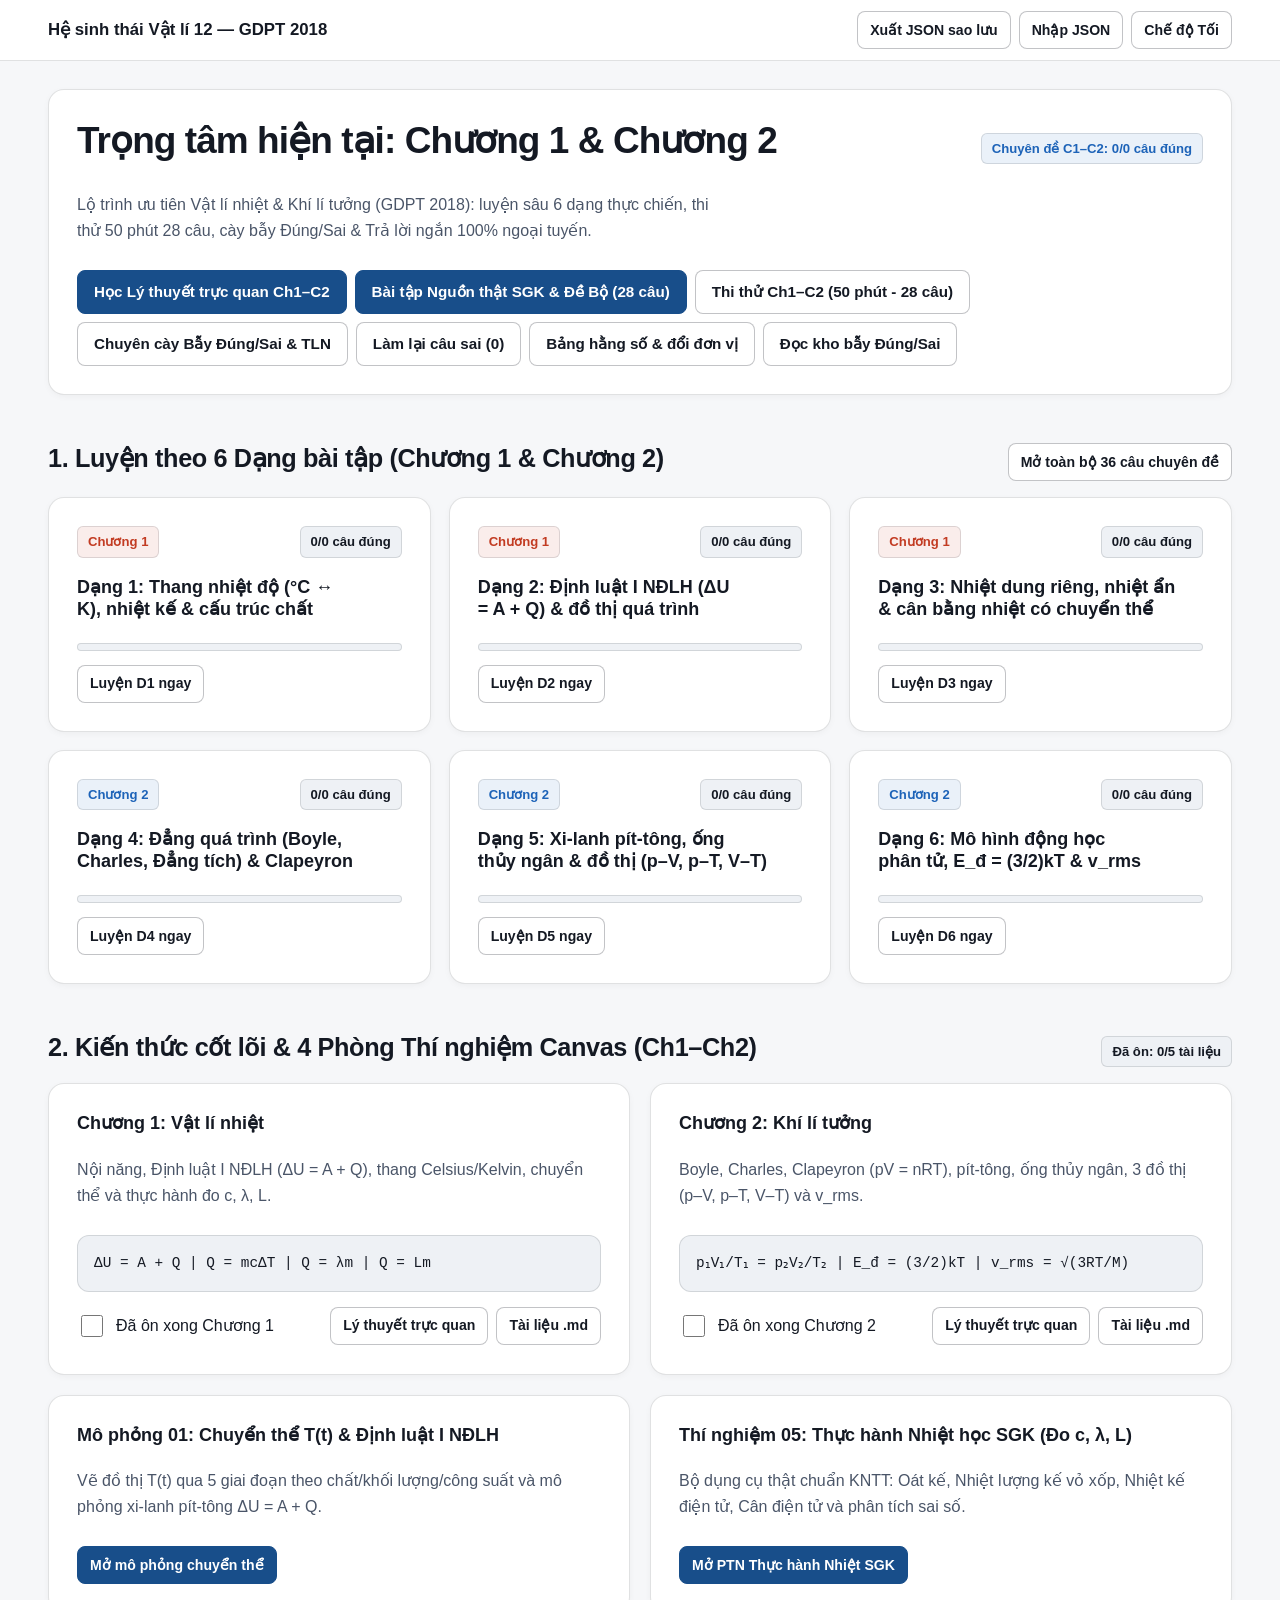
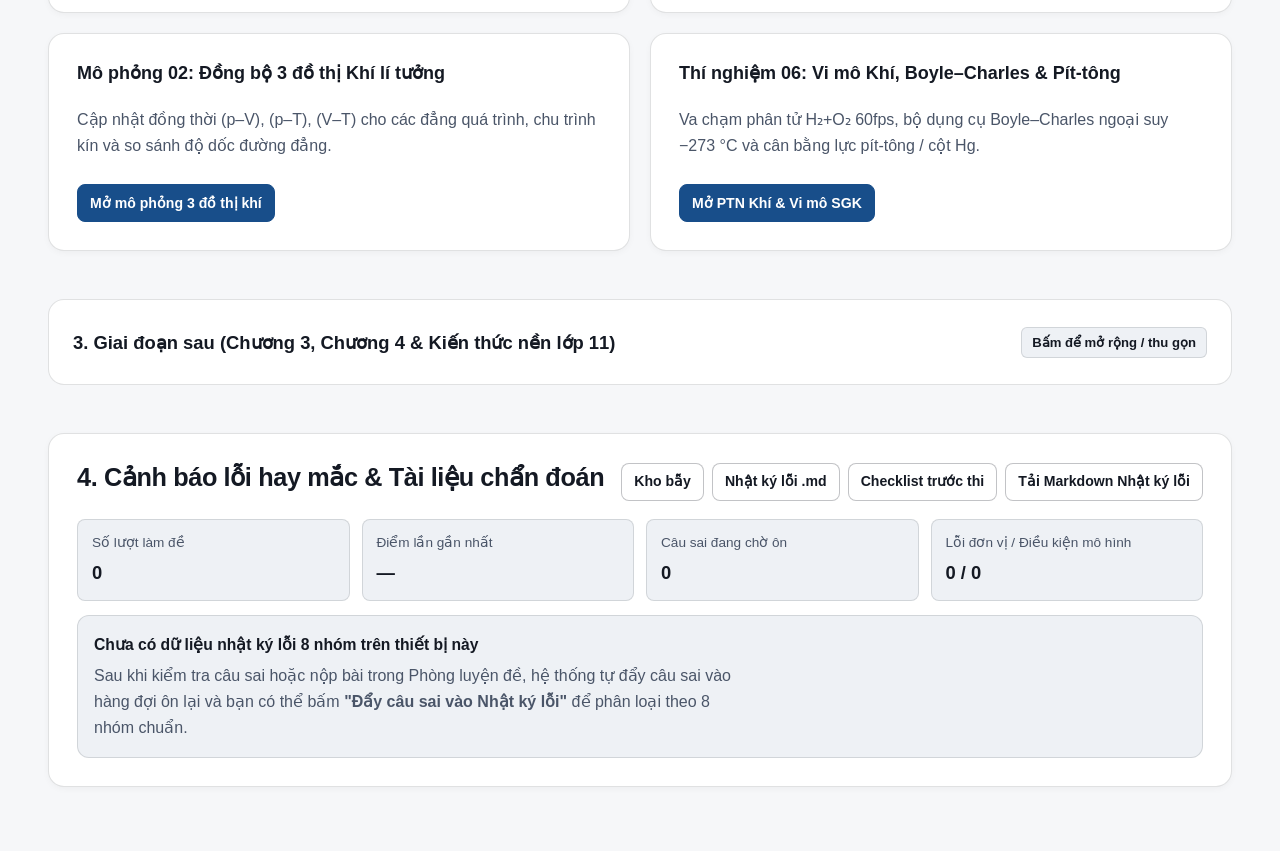
==== index.html @ 534f5e02 "feat(home): update Ch1-C2 focus hub and synced offline docs data" ====
<!DOCTYPE html>
<html lang="vi">
<head>
  <meta charset="UTF-8">
  <meta name="viewport" content="width=device-width, initial-scale=1.0">
  <title>Hệ sinh thái ôn thi Vật lí 12 — GDPT 2018 (Ngoại tuyến)</title>
  <meta name="theme-color" content="#184E8A">
  <link rel="manifest" href="./manifest.json">
  <link rel="icon" type="image/svg+xml" href="./assets/icon.svg">
  <link rel="stylesheet" href="./assets/style.css">
</head>
<body>
  <header class="topbar">
    <div class="wrap topbar-inner">
      <a href="./index.html" class="brand-link">Hệ sinh thái Vật lí 12 — GDPT 2018</a>
      <div class="topbar-actions">
        <button type="button" id="ly-export-json" class="btn btn-sm">Xuất JSON sao lưu</button>
        <button type="button" id="ly-import-trigger" class="btn btn-sm">Nhập JSON</button>
        <input type="file" id="ly-import-json" accept="application/json,.json" hidden>
        <button type="button" id="ly-theme-toggle" class="btn btn-sm">Chế độ Tối</button>
      </div>
    </div>
  </header>

  <main class="wrap page-main">
    <!-- Khu vực Trọng tâm hiện tại: Chương 1 & Chương 2 -->
    <section class="section-block">
      <div class="card">
        <div class="section-head" style="margin-bottom: 4px;">
          <h1>Trọng tâm hiện tại: Chương 1 &amp; Chương 2</h1>
          <span id="c12-overall-badge" class="tag tag-cold">Chuyên đề C1–C2: 0/36 câu đúng</span>
        </div>
        <p class="muted">Lộ trình ưu tiên Vật lí nhiệt &amp; Khí lí tưởng (GDPT 2018): luyện sâu 6 dạng thực chiến, thi thử 50 phút 28 câu, cày bẫy Đúng/Sai &amp; Trả lời ngắn 100% ngoại tuyến.</p>

        <div class="btn-group">
          <a href="./ly_thuyet/ch1_ch2_truc_quan.html" class="btn btn-primary btn-mobile-full">Học Lý thuyết trực quan Ch1–C2</a>
          <a href="./luyen_tap/phong_thi_thptqg.html?mode=nguon_that" class="btn btn-primary btn-mobile-full">Bài tập Nguồn thật SGK &amp; Đề Bộ (28 câu)</a>
          <a href="./luyen_tap/phong_thi_thptqg.html?mode=exam50" class="btn btn-mobile-full">Thi thử Ch1–C2 (50 phút - 28 câu)</a>
          <a href="./luyen_tap/phong_thi_thptqg.html?mode=bay_ds_tln" class="btn btn-mobile-full">Chuyên cày Bẫy Đúng/Sai &amp; TLN</a>
          <a href="./luyen_tap/phong_thi_thptqg.html?mode=on_cau_sai" id="btn-retry-wrong" class="btn btn-mobile-full">Làm lại câu sai (0)</a>
          <a href="./tra_cuu/hang_so_va_doi_don_vi.html" class="btn btn-mobile-full">Bảng hằng số &amp; đổi đơn vị</a>
          <button type="button" class="btn btn-mobile-full doc-open-btn" data-doc="kho_bay">Đọc kho bẫy Đúng/Sai</button>
        </div>
      </div>
    </section>

    <!-- Lưới 6 Dạng bài tập C1-C2 với thanh tiến độ localStorage -->
    <section class="section-block">
      <div class="section-head">
        <h2>1. Luyện theo 6 Dạng bài tập (Chương 1 &amp; Chương 2)</h2>
        <a href="./luyen_tap/phong_thi_thptqg.html?mode=chuyen_de" class="btn btn-sm">Mở toàn bộ 36 câu chuyên đề</a>
      </div>

      <div id="c12-dang-grid" class="grid-3"></div>
    </section>

    <!-- Lý thuyết chuẩn hóa & 4 Phòng Thí nghiệm Canvas Chương 1-2 -->
    <section class="section-block">
      <div class="section-head">
        <h2>2. Kiến thức cốt lõi &amp; 4 Phòng Thí nghiệm Canvas (Ch1–Ch2)</h2>
        <span id="kb-progress-text" class="tag">Đã ôn: 0/5 tài liệu</span>
      </div>

      <div class="grid-2">
        <article class="card">
          <h3>Chương 1: Vật lí nhiệt</h3>
          <p class="muted">Nội năng, Định luật I NĐLH (ΔU = A + Q), thang Celsius/Kelvin, chuyển thể và thực hành đo c, λ, L.</p>
          <div class="panel-alt mono" style="font-size: 0.9rem;">ΔU = A + Q | Q = mcΔT | Q = λm | Q = Lm</div>
          <div style="display: flex; flex-wrap: wrap; align-items: center; justify-content: space-between; gap: 10px; margin-top: auto;">
            <label class="check-row"><input type="checkbox" class="kb-chk" data-kb="c1"><span>Đã ôn xong Chương 1</span></label>
            <div class="btn-group">
              <a href="./ly_thuyet/ch1_ch2_truc_quan.html#cd-1" class="btn btn-sm">Lý thuyết trực quan</a>
              <button type="button" class="btn btn-sm doc-open-btn" data-doc="kb_01">Tài liệu .md</button>
            </div>
          </div>
        </article>

        <article class="card">
          <h3>Chương 2: Khí lí tưởng</h3>
          <p class="muted">Boyle, Charles, Clapeyron (pV = nRT), pít-tông, ống thủy ngân, 3 đồ thị (p–V, p–T, V–T) và v_rms.</p>
          <div class="panel-alt mono" style="font-size: 0.9rem;">p₁V₁/T₁ = p₂V₂/T₂ | E_đ = (3/2)kT | v_rms = √(3RT/M)</div>
          <div style="display: flex; flex-wrap: wrap; align-items: center; justify-content: space-between; gap: 10px; margin-top: auto;">
            <label class="check-row"><input type="checkbox" class="kb-chk" data-kb="c2"><span>Đã ôn xong Chương 2</span></label>
            <div class="btn-group">
              <a href="./ly_thuyet/ch1_ch2_truc_quan.html#cd-5" class="btn btn-sm">Lý thuyết trực quan</a>
              <button type="button" class="btn btn-sm doc-open-btn" data-doc="kb_02">Tài liệu .md</button>
            </div>
          </div>
        </article>

        <article class="card card-link-interactive">
          <h3>Mô phỏng 01: Chuyển thể T(t) &amp; Định luật I NĐLH</h3>
          <p class="muted">Vẽ đồ thị T(t) qua 5 giai đoạn theo chất/khối lượng/công suất và mô phỏng xi-lanh pít-tông ΔU = A + Q.</p>
          <div style="margin-top: auto;">
            <a href="./mo_phong/01_chuyen_the_va_nhiet_dong.html" class="btn btn-primary btn-sm">Mở mô phỏng chuyển thể</a>
          </div>
        </article>

        <article class="card card-link-interactive">
          <h3>Thí nghiệm 05: Thực hành Nhiệt học SGK (Đo c, λ, L)</h3>
          <p class="muted">Bộ dụng cụ thật chuẩn KNTT: Oát kế, Nhiệt lượng kế vỏ xốp, Nhiệt kế điện tử, Cân điện tử và phân tích sai số.</p>
          <div style="margin-top: auto;">
            <a href="./mo_phong/05_thuc_hanh_nhiet_sgk.html" class="btn btn-primary btn-sm">Mở PTN Thực hành Nhiệt SGK</a>
          </div>
        </article>

        <article class="card card-link-interactive">
          <h3>Mô phỏng 02: Đồng bộ 3 đồ thị Khí lí tưởng</h3>
          <p class="muted">Cập nhật đồng thời (p–V), (p–T), (V–T) cho các đẳng quá trình, chu trình kín và so sánh độ dốc đường đẳng.</p>
          <div style="margin-top: auto;">
            <a href="./mo_phong/02_do_thi_khi_li_tuong.html" class="btn btn-primary btn-sm">Mở mô phỏng 3 đồ thị khí</a>
          </div>
        </article>

        <article class="card card-link-interactive">
          <h3>Thí nghiệm 06: Vi mô Khí, Boyle–Charles &amp; Pít-tông</h3>
          <p class="muted">Va chạm phân tử H₂+O₂ 60fps, bộ dụng cụ Boyle–Charles ngoại suy −273 °C và cân bằng lực pít-tông / cột Hg.</p>
          <div style="margin-top: auto;">
            <a href="./mo_phong/06_thuc_hanh_khi_va_dong_hoc.html" class="btn btn-primary btn-sm">Mở PTN Khí &amp; Vi mô SGK</a>
          </div>
        </article>
      </div>
    </section>

    <!-- Giai đoạn sau (Chương 3 & Chương 4 thu gọn/mở rộng) -->
    <section class="section-block">
      <details class="stage-details" id="stage-later-details">
        <summary class="stage-summary">
          <span>3. Giai đoạn sau (Chương 3, Chương 4 &amp; Kiến thức nền lớp 11)</span>
          <span class="tag">Bấm để mở rộng / thu gọn</span>
        </summary>

        <div class="stage-details-body">
          <div class="grid-2">
            <article class="card">
              <h3>Chương 3: Từ trường</h3>
              <p class="muted">Lực từ (F = BIL sinθ), từ thông Φ = NBScosα, định luật Lenz/Faraday, dòng xoay chiều và sóng điện từ.</p>
              <div class="panel-alt mono" style="font-size: 0.9rem;">Φ = NBScosα | e = −ΔΦ/Δt | E = E₀/√2</div>
              <div style="display: flex; flex-wrap: wrap; align-items: center; justify-content: space-between; gap: 10px;">
                <label class="check-row"><input type="checkbox" class="kb-chk" data-kb="c3"><span>Đã ôn xong Chương 3</span></label>
                <button type="button" class="btn btn-sm doc-open-btn" data-doc="kb_03">Mở tài liệu Chương 3</button>
              </div>
            </article>

            <article class="card">
              <h3>Chương 4: Vật lí hạt nhân</h3>
              <p class="muted">Độ hụt khối, năng lượng liên kết riêng, phản ứng phân hạch/nhiệt hạch, định luật phóng xạ và độ phóng xạ Bq.</p>
              <div class="panel-alt mono" style="font-size: 0.9rem;">N(t) = N₀·2^(-t/T) | H = λN | m_con = (A_con/A_mẹ)Δm_mẹ</div>
              <div style="display: flex; flex-wrap: wrap; align-items: center; justify-content: space-between; gap: 10px;">
                <label class="check-row"><input type="checkbox" class="kb-chk" data-kb="c4"><span>Đã ôn xong Chương 4</span></label>
                <button type="button" class="btn btn-sm doc-open-btn" data-doc="kb_04">Mở tài liệu Chương 4</button>
              </div>
            </article>
          </div>

          <div class="card" style="flex-direction: row; flex-wrap: wrap; align-items: center; justify-content: space-between;">
            <div>
              <h3>Kiến thức nền lớp 11 (Dao động, Sóng, Điện học)</h3>
              <p class="muted">Khung 6 lớp sẵn sàng cho 4 chuyên đề lớp 11 thường liên hệ trong đề THPTQG.</p>
            </div>
            <div style="display: flex; flex-wrap: wrap; align-items: center; gap: 14px;">
              <label class="check-row"><input type="checkbox" class="kb-chk" data-kb="l11"><span>Đã rà soát nền 11</span></label>
              <button type="button" class="btn btn-sm doc-open-btn" data-doc="kb_00">Mở tài liệu lớp 11</button>
            </div>
          </div>

          <div id="sim-grid" class="grid-2">
            <article class="card card-link-interactive">
              <h3>Mô phỏng 03: Cảm ứng điện từ &amp; Dòng xoay chiều</h3>
              <p class="muted">Khung dây quay trong từ trường đều, xác định chiều dòng Lenz và quan sát Φ(t) vuông pha với e(t).</p>
              <div style="margin-top: auto;">
                <a href="./mo_phong/03_cam_ung_dien_tu_ac.html" class="btn btn-primary btn-sm">Mở mô phỏng cảm ứng AC</a>
              </div>
            </article>

            <article class="card card-link-interactive">
              <h3>Mô phỏng 04: Đường cong phân rã &amp; Độ phóng xạ</h3>
              <p class="muted">Vẽ đồng thời N(t) và hạt nhân con ΔN(t), đánh dấu giao điểm t = T, lưới 100 hạt và độ phóng xạ H(t).</p>
              <div style="margin-top: auto;">
                <a href="./mo_phong/04_phong_xa_hat_nhan.html" class="btn btn-primary btn-sm">Mở mô phỏng phóng xạ</a>
              </div>
            </article>
            <!-- Thêm thẻ mô phỏng mới tại đây khi gọi /ly-mophong -->
          </div>

          <div class="card" style="flex-direction: row; flex-wrap: wrap; align-items: center; justify-content: space-between;">
            <div>
              <h3>Đề mẫu tổng hợp đủ 4 chương (Ch1–Ch4)</h3>
              <p class="muted">Kiểm tra chéo đầy đủ cả Từ trường và Vật lí hạt nhân trên cùng phòng thi chuẩn GDPT 2018.</p>
            </div>
            <a href="./luyen_tap/phong_thi_thptqg.html?mode=de_mau" class="btn btn-sm">Mở Đề mẫu 4 chương</a>
          </div>
        </div>
      </details>
    </section>

    <!-- Tài liệu chẩn đoán & Thống kê lỗi sai từ localStorage -->
    <section class="section-block">
      <div class="card">
        <div class="section-head" style="margin-bottom: 4px;">
          <h2>4. Cảnh báo lỗi hay mắc &amp; Tài liệu chẩn đoán</h2>
          <div class="btn-group">
            <button type="button" class="btn btn-sm doc-open-btn" data-doc="kho_bay">Kho bẫy</button>
            <button type="button" class="btn btn-sm doc-open-btn" data-doc="nhat_ky">Nhật ký lỗi .md</button>
            <button type="button" class="btn btn-sm doc-open-btn" data-doc="checklist">Checklist trước thi</button>
            <button type="button" id="dash-export-md" class="btn btn-sm">Tải Markdown Nhật ký lỗi</button>
          </div>
        </div>

        <div class="stat-grid">
          <div class="stat-item">
            <div class="stat-label">Số lượt làm đề</div>
            <div id="dash-exam-count" class="stat-value">0</div>
          </div>
          <div class="stat-item">
            <div class="stat-label">Điểm lần gần nhất</div>
            <div id="dash-latest-score" class="stat-value">—</div>
          </div>
          <div class="stat-item">
            <div class="stat-label">Câu sai đang chờ ôn</div>
            <div id="dash-wrong-queue-count" class="stat-value">0</div>
          </div>
          <div class="stat-item">
            <div class="stat-label">Lỗi đơn vị / Điều kiện mô hình</div>
            <div id="dash-subtag-count" class="stat-value">0 / 0</div>
          </div>
        </div>

        <div id="dash-repeated-box" class="notice notice-warn" hidden>
          <div class="notice-title">Cảnh báo lỗi lặp lại (&ge; 2 lần — cần vá ngay)</div>
          <ul id="dash-repeated-list" class="clean-list"></ul>
        </div>

        <div id="dash-empty-box" class="panel-alt">
          <div class="notice-title">Chưa có dữ liệu nhật ký lỗi 8 nhóm trên thiết bị này</div>
          <p class="muted">Sau khi kiểm tra câu sai hoặc nộp bài trong Phòng luyện đề, hệ thống tự đẩy câu sai vào hàng đợi ôn lại và bạn có thể bấm <strong>"Đẩy câu sai vào Nhật ký lỗi"</strong> để phân loại theo 8 nhóm chuẩn.</p>
        </div>

        <div id="dash-breakdown-wrap" hidden>
          <h3>Phân bố 8 nhóm lỗi chẩn đoán (<span id="dash-err-count">0</span> lỗi đã phân loại)</h3>
          <div id="dash-group-grid" class="grid-4" style="margin-top: 10px;"></div>

          <h3 style="margin-top: 20px;">Các lỗi vừa ghi nhận gần đây</h3>
          <div class="table-wrap" style="margin-top: 8px;">
            <table>
              <thead>
                <tr>
                  <th>Ngày</th>
                  <th>Chương</th>
                  <th>Câu hỏi</th>
                  <th>Nhóm lỗi</th>
                  <th>Thẻ phụ Lý</th>
                  <th>Ghi chú</th>
                  <th>Thao tác</th>
                </tr>
              </thead>
              <tbody id="dash-recent-tbody"></tbody>
            </table>
          </div>
        </div>
      </div>
    </section>
  </main>

  <!-- Modal Trình đọc tài liệu ngoại tuyến -->
  <div id="doc-viewer-modal" class="doc-modal-backdrop" hidden role="dialog" aria-modal="true" aria-labelledby="doc-modal-title">
    <div class="doc-modal-card">
      <div class="doc-modal-head">
        <div>
          <h3 id="doc-modal-title" style="margin: 0;">Tài liệu học tập</h3>
          <div id="doc-path-label" class="muted mono" style="font-size: 0.85rem;"></div>
        </div>
        <div class="doc-modal-controls">
          <select id="doc-nav-select" class="doc-nav-select" aria-label="Chuyển tài liệu nhanh"></select>
          <button type="button" id="doc-download-btn" class="btn btn-sm">Tải tệp .md gốc</button>
          <button type="button" id="doc-modal-close" class="btn btn-primary btn-sm">Đóng</button>
        </div>
      </div>
      <div id="doc-modal-body" class="doc-modal-body">
        <div id="doc-modal-content"></div>
      </div>
    </div>
  </div>

  <script src="./assets/common.js"></script>
  <script src="./assets/docs_data.js"></script>
  <script src="./luyen_tap/data_chuyen_de_c1_c2.js"></script>
  <script src="./luyen_tap/data_de_thi_c1_c2.js"></script>
  <script>
    (function () {
      'use strict';
      var C = window.LY_COMMON;
      var DOCS = window.LY_DOCS || {};
      var CD_BANK = window.LY_CHUYEN_DE_C1_C2 || { questions: [] };

      var docModal = document.getElementById('doc-viewer-modal');
      var docTitle = document.getElementById('doc-modal-title');
      var docPathLabel = document.getElementById('doc-path-label');
      var docNavSelect = document.getElementById('doc-nav-select');
      var docBody = document.getElementById('doc-modal-body');
      var docContent = document.getElementById('doc-modal-content');
      var docDownloadBtn = document.getElementById('doc-download-btn');
      var docCloseBtn = document.getElementById('doc-modal-close');
      var currentDocId = null;

      Object.keys(DOCS).forEach(function (id) {
        var opt = document.createElement('option');
        opt.value = id;
        opt.textContent = DOCS[id].title;
        docNavSelect.appendChild(opt);
      });

      function openDocModal(docId) {
        var doc = DOCS[docId];
        if (!doc) return;
        currentDocId = docId;
        docTitle.textContent = doc.title;
        docPathLabel.textContent = doc.path;
        docNavSelect.value = docId;

        var html = C.renderMarkdownOffline(doc.content);

        if (docId === 'nhat_ky') {
          var stats = C.getErrorStats();
          if (stats.totalLogs > 0) {
            html += '<hr class="doc-hr"><h2>Dữ liệu lỗi vừa lưu trên trình duyệt (localStorage)</h2>' +
              C.renderMarkdownOffline(C.generateErrorLogMarkdown());
          }
          var wq = C.getWrongQueue();
          if (wq.length > 0) {
            html += '<hr class="doc-hr"><h2>Câu sai đang chờ ôn lại (localStorage)</h2>' +
              C.renderMarkdownOffline(C.generateWrongQueueMarkdown());
          }
        } else if (docId === 'checklist') {
          var stCheck = C.getErrorStats();
          if (stCheck.repeated.length > 0) {
            var warnHtml = '<div class="notice notice-warn" style="margin-bottom: 16px;">' +
              '<div class="notice-title">Cảnh báo lỗi cá nhân lặp lại (&ge; 2 lần từ localStorage)</div>' +
              '<ul class="clean-list">' +
              stCheck.repeated.map(function (item) {
                var ch = C.CHAPTER_NAMES[item.chapter] || ('Chương ' + item.chapter);
                var subStr = item.subtags.length ? ' [' + item.subtags.join(', ') + ']' : '';
                return '<li><strong>' + ch + ' — ' + item.group + subStr + '</strong> (lặp ' + item.count + ' lần): ' + item.latestNote + '</li>';
              }).join('') +
              '</ul></div>';
            html = warnHtml + html;
          }
        }

        docContent.innerHTML = html;
        docModal.hidden = false;
        docBody.scrollTop = 0;
      }

      function closeDocModal() {
        docModal.hidden = true;
      }

      document.querySelectorAll('.doc-open-btn').forEach(function (btn) {
        btn.addEventListener('click', function () {
          openDocModal(btn.getAttribute('data-doc'));
        });
      });

      docNavSelect.addEventListener('change', function () {
        openDocModal(docNavSelect.value);
      });

      docCloseBtn.addEventListener('click', closeDocModal);
      docModal.addEventListener('click', function (e) {
        if (e.target === docModal) closeDocModal();
      });
      document.addEventListener('keydown', function (e) {
        if (e.key === 'Escape' && !docModal.hidden) closeDocModal();
      });

      docDownloadBtn.addEventListener('click', function () {
        var doc = DOCS[currentDocId];
        if (!doc) return;
        var blob = new Blob([doc.content], { type: 'text/markdown;charset=utf-8' });
        var url = URL.createObjectURL(blob);
        var a = document.createElement('a');
        a.href = url;
        a.download = doc.path.split('/').pop();
        document.body.appendChild(a);
        a.click();
        document.body.removeChild(a);
        setTimeout(function () { URL.revokeObjectURL(url); }, 1000);
      });

      function renderC12ProgressGrid() {
        var grid = document.getElementById('c12-dang-grid');
        var solvedMap = C.getSolvedMap();
        var wrongQueue = C.getWrongQueue();
        var cdQuestions = CD_BANK.questions || [];

        var totalCdSolved = 0;
        var totalCdCount = cdQuestions.length;

        grid.innerHTML = '';
        C.DANG_BAI_LIST.forEach(function (d) {
          var qsInDang = cdQuestions.filter(function (q) { return q.dang_bai === d.id; });
          var doneInDang = qsInDang.filter(function (q) { return Boolean(solvedMap[q.id]); }).length;
          totalCdSolved += doneInDang;
          var pct = qsInDang.length > 0 ? Math.round((doneInDang / qsInDang.length) * 100) : 0;

          var card = document.createElement('article');
          card.className = 'card';

          var topRow = document.createElement('div');
          topRow.style.display = 'flex';
          topRow.style.justifyContent = 'space-between';
          topRow.style.alignItems = 'center';
          topRow.style.gap = '8px';

          var tagCh = document.createElement('span');
          tagCh.className = 'tag ' + (d.chuong === '1' ? 'tag-warm' : 'tag-cold');
          tagCh.textContent = d.chuong === '1' ? 'Chương 1' : 'Chương 2';

          var tagProg = document.createElement('span');
          tagProg.className = 'tag num';
          tagProg.textContent = doneInDang + '/' + qsInDang.length + ' câu đúng';

          topRow.appendChild(tagCh);
          topRow.appendChild(tagProg);
          card.appendChild(topRow);

          var h3 = document.createElement('h3');
          h3.style.marginTop = '4px';
          h3.textContent = d.ten;
          card.appendChild(h3);

          var track = document.createElement('div');
          track.className = 'progress-track';
          var fill = document.createElement('div');
          fill.className = 'progress-fill';
          fill.style.width = pct + '%';
          track.appendChild(fill);
          card.appendChild(track);

          var act = document.createElement('div');
          act.style.marginTop = 'auto';
          act.innerHTML = '<a href="./luyen_tap/phong_thi_thptqg.html?mode=chuyen_de&dang=' + d.id + '" class="btn btn-sm">Luyện ' + d.id + ' ngay</a>';
          card.appendChild(act);

          grid.appendChild(card);
        });

        document.getElementById('c12-overall-badge').textContent = 'Chuyên đề C1–C2: ' + totalCdSolved + '/' + totalCdCount + ' câu đúng';
        var wrongBtn = document.getElementById('btn-retry-wrong');
        wrongBtn.textContent = 'Làm lại câu sai (' + wrongQueue.length + ')';
        document.getElementById('dash-wrong-queue-count').textContent = String(wrongQueue.length);
      }

      function renderDashboard() {
        var store = C.loadStore();
        var stats = C.getErrorStats();

        renderC12ProgressGrid();

        /* Tiến độ KB */
        var kbChks = document.querySelectorAll('.kb-chk');
        var doneCount = 0;
        kbChks.forEach(function (cb) {
          var k = cb.getAttribute('data-kb');
          cb.checked = Boolean(store.kbProgress[k]);
          if (cb.checked) doneCount += 1;
        });
        document.getElementById('kb-progress-text').textContent = 'Đã ôn: ' + doneCount + '/5 tài liệu';

        /* Chỉ số tổng quan */
        document.getElementById('dash-exam-count').textContent = String(stats.examCount);
        document.getElementById('dash-latest-score').textContent = stats.latestExam
          ? (C.fmt(stats.latestExam.totalScore, 2) + ' / ' + C.fmt(stats.latestExam.maxScore, 2))
          : '—';
        document.getElementById('dash-err-count').textContent = String(stats.totalLogs);
        document.getElementById('dash-subtag-count').textContent =
          stats.subtagCounts['Lỗi đơn vị/thứ nguyên'] + ' / ' + stats.subtagCounts['Quên điều kiện mô hình'];

        /* Lỗi lặp >= 2 */
        var repBox = document.getElementById('dash-repeated-box');
        var repList = document.getElementById('dash-repeated-list');
        if (stats.repeated.length > 0) {
          repBox.hidden = false;
          repList.innerHTML = stats.repeated.map(function (item) {
            var ch = C.CHAPTER_NAMES[item.chapter] || ('Chương ' + item.chapter);
            var subStr = item.subtags.length ? ' [' + item.subtags.join(', ') + ']' : '';
            return '<li><strong>' + ch + ' — ' + item.group + subStr + '</strong> (lặp ' + item.count + ' lần): ' + item.latestNote + '</li>';
          }).join('');
        } else {
          repBox.hidden = true;
          repList.innerHTML = '';
        }

        /* Chi tiết 8 nhóm & bảng gần đây */
        var emptyBox = document.getElementById('dash-empty-box');
        var bdWrap = document.getElementById('dash-breakdown-wrap');
        emptyBox.hidden = stats.totalLogs > 0;
        bdWrap.hidden = stats.totalLogs === 0;

        if (stats.totalLogs > 0) {
          var groupGrid = document.getElementById('dash-group-grid');
          groupGrid.innerHTML = C.ERROR_GROUPS.map(function (g) {
            return '<div class="stat-item"><div class="stat-label">' + g + '</div><div class="stat-value">' + stats.groupCounts[g] + '</div></div>';
          }).join('');

          var tbody = document.getElementById('dash-recent-tbody');
          tbody.innerHTML = '';
          stats.recentLogs.forEach(function (log) {
            var tr = document.createElement('tr');
            var dt = log.createdAt ? log.createdAt.slice(0, 10) : '—';
            var ch = C.CHAPTER_NAMES[log.chapter] || ('Chương ' + log.chapter);
            var subs = log.subtags && log.subtags.length ? log.subtags.join(', ') : '—';

            tr.innerHTML =
              '<td>' + dt + '</td>' +
              '<td>' + ch + '</td>' +
              '<td>' + log.questionTitle + '</td>' +
              '<td><span class="tag tag-warm">' + log.group + '</span></td>' +
              '<td>' + subs + '</td>' +
              '<td>' + (log.note || '—') + '</td>' +
              '<td></td>';

            var delBtn = document.createElement('button');
            delBtn.type = 'button';
            delBtn.className = 'btn btn-sm';
            delBtn.textContent = 'Xóa';
            delBtn.addEventListener('click', function () {
              C.deleteErrorLog(log.id);
              renderDashboard();
            });
            tr.lastElementChild.appendChild(delBtn);
            tbody.appendChild(tr);
          });
        }
      }

      document.querySelectorAll('.kb-chk').forEach(function (cb) {
        cb.addEventListener('change', function () {
          C.toggleKbCheck(cb.getAttribute('data-kb'), cb.checked);
          renderDashboard();
        });
      });

      document.getElementById('dash-export-md').addEventListener('click', function () {
        var md = C.generateErrorLogMarkdown();
        var blob = new Blob([md], { type: 'text/markdown;charset=utf-8' });
        var url = URL.createObjectURL(blob);
        var a = document.createElement('a');
        a.href = url;
        a.download = 'nhat_ky_loi_sai_' + new Date().toISOString().slice(0, 10) + '.md';
        document.body.appendChild(a);
        a.click();
        document.body.removeChild(a);
        setTimeout(function () { URL.revokeObjectURL(url); }, 1000);
      });

      C.initShell({ onImportSuccess: renderDashboard });
      renderDashboard();
    })();
  </script>
</body>
</html>
---- assets/style.css ----
/* Hệ sinh thái Vật lí 12 GDPT 2018 — Stylesheet dùng chung 100% Offline & Tablet-Friendly */

:root {
  --bg: #F6F7F9;
  --surface: #FFFFFF;
  --surface-alt: #EEF1F5;
  --surface-elevated: #FFFFFF;
  --ink: #141923;
  --ink-muted: #4A5568;
  --border: rgba(20, 25, 35, 0.13);
  --border-strong: rgba(20, 25, 35, 0.26);
  --accent: #184E8A;
  --accent-hover: #123D6D;
  --accent-subtle: rgba(24, 78, 138, 0.10);
  --accent-ink: #FFFFFF;

  /* Ngữ nghĩa vật lí & trạng thái */
  --phys-warm: #C23B22;
  --phys-warm-bg: rgba(194, 59, 34, 0.09);
  --phys-cold: #1D63B8;
  --phys-cold-bg: rgba(29, 99, 184, 0.09);
  --phys-phase: #A85B06;
  --phys-phase-bg: rgba(168, 91, 6, 0.10);
  --phys-ok: #157A4C;
  --phys-ok-bg: rgba(21, 122, 76, 0.09);

  --shadow-sm: 0 2px 8px -2px rgba(20, 25, 35, 0.06);
  --shadow-md: 0 6px 20px -4px rgba(20, 25, 35, 0.09);

  --radius-sm: 8px;
  --radius-md: 12px;
  --radius-lg: 16px;

  --font-sans: -apple-system, BlinkMacSystemFont, "Segoe UI", Roboto, "Helvetica Neue", Arial, "Noto Sans", sans-serif;
  --font-mono: ui-monospace, "Cascadia Code", "SFMono-Regular", Menlo, Consolas, monospace;

  --ease-out: cubic-bezier(0.16, 1, 0.3, 1);
}

[data-theme="dark"] {
  --bg: #0D1017;
  --surface: #151A24;
  --surface-alt: #1E2533;
  --surface-elevated: #232B3B;
  --ink: #EDF1F7;
  --ink-muted: #B0BAC9;
  --border: rgba(237, 241, 247, 0.13);
  --border-strong: rgba(237, 241, 247, 0.28);
  --accent: #5B9DF2;
  --accent-hover: #7DB3F7;
  --accent-subtle: rgba(91, 157, 242, 0.15);
  --accent-ink: #0B121E;

  --phys-warm: #F06A54;
  --phys-warm-bg: rgba(240, 106, 84, 0.14);
  --phys-cold: #66A8F5;
  --phys-cold-bg: rgba(102, 168, 245, 0.14);
  --phys-phase: #E5A038;
  --phys-phase-bg: rgba(229, 160, 56, 0.14);
  --phys-ok: #46C486;
  --phys-ok-bg: rgba(70, 196, 134, 0.14);

  --shadow-sm: none;
  --shadow-md: none;
}

/* Nền tảng & Khả năng truy cập */
*, *::before, *::after {
  box-sizing: border-box;
}

html {
  font-size: 16px;
  -webkit-text-size-adjust: 100%;
  scroll-behavior: smooth;
}

body {
  margin: 0;
  padding: 0;
  background-color: var(--bg);
  color: var(--ink);
  font-family: var(--font-sans);
  font-size: 1rem;
  line-height: 1.62;
  min-height: 100vh;
  caret-color: var(--accent);
}

[data-theme="dark"] body {
  line-height: 1.67;
  letter-spacing: 0.01em;
}

::selection {
  background-color: var(--accent-subtle);
  color: var(--ink);
}

:focus-visible {
  outline: 2px solid var(--accent);
  outline-offset: 2px;
}

/* Scrollbar tinh chỉnh theo token giao diện */
::-webkit-scrollbar {
  width: 10px;
  height: 10px;
}
::-webkit-scrollbar-track {
  background: var(--bg);
}
::-webkit-scrollbar-thumb {
  background: var(--border-strong);
  border-radius: 999px;
  border: 2px solid var(--bg);
}

/* Typography & Nhịp điệu tiêu đề */
h1, h2, h3, h4 {
  margin: 0;
  color: var(--ink);
  font-weight: 650;
  line-height: 1.25;
  text-wrap: balance;
}

h1 {
  font-size: clamp(1.65rem, 1.35rem + 1.2vw, 2.35rem);
  letter-spacing: -0.025em;
  margin-bottom: 10px;
}

h2 {
  font-size: clamp(1.25rem, 1.1rem + 0.6vw, 1.6rem);
  letter-spacing: -0.015em;
  margin-top: 40px;
  margin-bottom: 14px;
}

h3 {
  font-size: 1.125rem;
  font-weight: 600;
  margin-bottom: 8px;
}

p {
  margin: 0 0 12px 0;
  max-width: 72ch;
  text-wrap: pretty;
}

p:last-child {
  margin-bottom: 0;
}

a {
  color: var(--accent);
  text-decoration: none;
}
a:hover {
  text-decoration: underline;
  text-underline-offset: 3px;
}

code, .mono {
  font-family: var(--font-mono);
  font-size: 0.92em;
}

.num {
  font-variant-numeric: tabular-nums;
}

.muted {
  color: var(--ink-muted);
}

/* Bố cục vùng chứa & Lưới */
.wrap {
  width: 100%;
  max-width: 1240px;
  margin-inline: auto;
  padding-inline: 16px;
}

@media (min-width: 768px) {
  .wrap {
    padding-inline: 28px;
  }
}

.page-main {
  padding-top: 28px;
  padding-bottom: 64px;
}

.section-block {
  margin-top: 48px;
}

.section-block:first-child {
  margin-top: 0;
}

.section-head {
  display: flex;
  flex-wrap: wrap;
  align-items: baseline;
  justify-content: space-between;
  gap: 12px;
  margin-bottom: 16px;
}

.section-head h2 {
  margin: 0;
}

.grid-2 {
  display: grid;
  grid-template-columns: 1fr;
  gap: 16px;
}

@media (min-width: 768px) {
  .grid-2 {
    grid-template-columns: repeat(2, minmax(0, 1fr));
    gap: 20px;
  }
}

.grid-3 {
  display: grid;
  grid-template-columns: 1fr;
  gap: 16px;
}

@media (min-width: 768px) {
  .grid-3 {
    grid-template-columns: repeat(2, minmax(0, 1fr));
  }
}

@media (min-width: 1120px) {
  .grid-3 {
    grid-template-columns: repeat(3, minmax(0, 1fr));
    gap: 18px;
  }
}

.grid-4 {
  display: grid;
  grid-template-columns: 1fr;
  gap: 14px;
}

@media (min-width: 640px) {
  .grid-4 {
    grid-template-columns: repeat(2, minmax(0, 1fr));
  }
}

@media (min-width: 1024px) {
  .grid-4 {
    grid-template-columns: repeat(4, minmax(0, 1fr));
  }
}

.lab-layout {
  display: grid;
  grid-template-columns: 1fr;
  gap: 20px;
  align-items: start;
}

@media (min-width: 960px) {
  .lab-layout {
    grid-template-columns: minmax(320px, 380px) minmax(0, 1fr);
    gap: 24px;
  }
}

.grid-2 > *,
.grid-3 > *,
.grid-4 > *,
.lab-layout > * {
  min-width: 0;
}

/* Thanh điều hướng trên cùng */
.topbar {
  position: sticky;
  top: 0;
  z-index: 50;
  background-color: var(--surface);
  border-bottom: 1px solid var(--border);
}

.topbar-inner {
  display: flex;
  flex-wrap: wrap;
  align-items: center;
  justify-content: space-between;
  gap: 12px;
  min-height: 60px;
  padding-block: 8px;
}

.brand-link {
  display: inline-flex;
  align-items: center;
  gap: 10px;
  color: var(--ink);
  font-weight: 650;
  font-size: 1.05rem;
  text-decoration: none;
  min-height: 44px;
}

.brand-link:hover {
  color: var(--accent);
  text-decoration: none;
}

.topbar-actions {
  display: flex;
  flex-wrap: wrap;
  align-items: center;
  gap: 8px;
}

/* Thẻ & Bề mặt (Tối đa 2 tầng, không viền bên dày, không glow) */
.card {
  background-color: var(--surface);
  border: 1px solid var(--border);
  border-radius: var(--radius-lg);
  padding: 24px;
  box-shadow: var(--shadow-sm);
  display: flex;
  flex-direction: column;
  gap: 14px;
  min-width: 0;
}

@media (min-width: 768px) {
  .card {
    padding: 28px;
  }
}

.card-link-interactive {
  transition: transform 180ms var(--ease-out), border-color 180ms var(--ease-out);
}

.card-link-interactive:hover {
  transform: translateY(-2px);
  border-color: var(--border-strong);
}

.panel-alt {
  background-color: var(--surface-alt);
  border: 1px solid var(--border);
  border-radius: var(--radius-md);
  padding: 16px;
}

/* Hộp ngữ nghĩa (không dùng border-left dày 4px) */
.notice {
  border-radius: var(--radius-md);
  padding: 16px 20px;
  border: 1px solid var(--border);
  background-color: var(--surface-alt);
}

.notice-warn {
  background-color: var(--phys-phase-bg);
  border-color: var(--border);
}

.notice-danger {
  background-color: var(--phys-warm-bg);
  border-color: var(--border);
}

.notice-ok {
  background-color: var(--phys-ok-bg);
  border-color: var(--border);
}

.notice-info {
  background-color: var(--phys-cold-bg);
  border-color: var(--border);
}

.notice-title {
  font-weight: 650;
  font-size: 0.98rem;
  margin-bottom: 6px;
  color: var(--ink);
}

/* Nút bấm chuẩn cảm ứng (>= 44px) */
.btn {
  display: inline-flex;
  align-items: center;
  justify-content: center;
  gap: 8px;
  min-height: 44px;
  padding: 10px 16px;
  border-radius: var(--radius-sm);
  border: 1px solid var(--border-strong);
  background-color: var(--surface);
  color: var(--ink);
  font-family: inherit;
  font-size: 0.95rem;
  font-weight: 600;
  line-height: 1.2;
  cursor: pointer;
  text-decoration: none;
  white-space: nowrap;
  touch-action: manipulation;
  transition: transform 140ms var(--ease-out), background-color 140ms var(--ease-out), border-color 140ms var(--ease-out);
}

.btn:hover {
  transform: translateY(-1px);
  background-color: var(--surface-alt);
  text-decoration: none;
}

.btn:active {
  transform: translateY(1px) scale(0.985);
}

.btn:disabled {
  opacity: 0.5;
  cursor: not-allowed;
  transform: none;
}

.btn-primary {
  background-color: var(--accent);
  border-color: var(--accent);
  color: var(--accent-ink);
}

.btn-primary:hover {
  background-color: var(--accent-hover);
  border-color: var(--accent-hover);
  color: var(--accent-ink);
}

.btn-sm {
  min-height: 38px;
  padding: 7px 12px;
  font-size: 0.88rem;
}

.btn-group {
  display: flex;
  flex-wrap: wrap;
  gap: 8px;
}

/* Nhãn trạng thái & Tag */
.tag {
  display: inline-flex;
  align-items: center;
  padding: 4px 10px;
  border-radius: 6px;
  font-size: 0.82rem;
  font-weight: 600;
  background-color: var(--surface-alt);
  color: var(--ink);
  border: 1px solid var(--border);
}

.tag-warm {
  background-color: var(--phys-warm-bg);
  color: var(--phys-warm);
}

.tag-cold {
  background-color: var(--phys-cold-bg);
  color: var(--phys-cold);
}

.tag-phase {
  background-color: var(--phys-phase-bg);
  color: var(--phys-phase);
}

.tag-ok {
  background-color: var(--phys-ok-bg);
  color: var(--phys-ok);
}

/* Tabs */
.tabs {
  display: inline-flex;
  flex-wrap: wrap;
  gap: 6px;
  background-color: var(--surface-alt);
  padding: 5px;
  border-radius: var(--radius-md);
  border: 1px solid var(--border);
}

.tab-btn {
  min-height: 42px;
  padding: 8px 16px;
  border: 0;
  border-radius: var(--radius-sm);
  background: transparent;
  color: var(--ink-muted);
  font-family: inherit;
  font-size: 0.95rem;
  font-weight: 600;
  cursor: pointer;
  touch-action: manipulation;
  transition: background-color 150ms var(--ease-out), color 150ms var(--ease-out);
}

.tab-btn[aria-selected="true"] {
  background-color: var(--surface);
  color: var(--ink);
  box-shadow: var(--shadow-sm);
}

/* Biểu mẫu & Thanh trượt cảm ứng (Thumb >= 28px) */
.control-group {
  display: flex;
  flex-direction: column;
  gap: 6px;
}

.control-head {
  display: flex;
  align-items: baseline;
  justify-content: space-between;
  gap: 10px;
}

.control-label {
  font-weight: 600;
  font-size: 0.95rem;
  color: var(--ink);
}

.control-val {
  font-family: var(--font-mono);
  font-variant-numeric: tabular-nums;
  font-weight: 600;
  font-size: 0.95rem;
  color: var(--accent);
}

input[type="range"] {
  -webkit-appearance: none;
  appearance: none;
  width: 100%;
  height: 34px;
  background: transparent;
  cursor: pointer;
  touch-action: pan-y;
  margin: 0;
}

input[type="range"]::-webkit-slider-runnable-track {
  height: 8px;
  border-radius: 999px;
  background-color: var(--surface-alt);
  border: 1px solid var(--border-strong);
}

input[type="range"]::-webkit-slider-thumb {
  -webkit-appearance: none;
  appearance: none;
  width: 28px;
  height: 28px;
  border-radius: 50%;
  background-color: var(--accent);
  border: 2px solid var(--surface);
  box-shadow: 0 2px 6px rgba(0, 0, 0, 0.25);
  margin-top: -11px;
}

input[type="range"]::-moz-range-track {
  height: 8px;
  border-radius: 999px;
  background-color: var(--surface-alt);
  border: 1px solid var(--border-strong);
}

input[type="range"]::-moz-range-thumb {
  width: 28px;
  height: 28px;
  border-radius: 50%;
  background-color: var(--accent);
  border: 2px solid var(--surface);
  box-shadow: 0 2px 6px rgba(0, 0, 0, 0.25);
}

select,
input[type="number"],
input[type="text"],
textarea {
  width: 100%;
  min-height: 44px;
  padding: 9px 12px;
  border-radius: var(--radius-sm);
  border: 1px solid var(--border-strong);
  background-color: var(--surface);
  color: var(--ink);
  font-family: inherit;
  font-size: 1rem;
}

textarea {
  min-height: 84px;
  resize: vertical;
}

/* Canvas chứa đồ thị */
.canvas-box {
  width: 100%;
  background-color: var(--surface);
  border: 1px solid var(--border);
  border-radius: var(--radius-md);
  padding: 12px;
  overflow: hidden;
}

.canvas-box canvas {
  display: block;
  width: 100%;
  touch-action: none;
}

.canvas-legend {
  display: flex;
  flex-wrap: wrap;
  gap: 14px;
  margin-top: 10px;
  font-size: 0.9rem;
  color: var(--ink-muted);
}

.legend-item {
  display: inline-flex;
  align-items: center;
  gap: 7px;
}

.legend-swatch {
  width: 16px;
  height: 4px;
  border-radius: 2px;
  display: inline-block;
}

/* Bảng dữ liệu */
.table-wrap {
  width: 100%;
  overflow-x: auto;
  border: 1px solid var(--border);
  border-radius: var(--radius-md);
  background-color: var(--surface);
}

table {
  width: 100%;
  border-collapse: collapse;
  font-variant-numeric: tabular-nums;
  font-size: 0.95rem;
}

th, td {
  padding: 11px 14px;
  text-align: left;
  border-bottom: 1px solid var(--border);
  vertical-align: top;
}

th {
  background-color: var(--surface-alt);
  font-weight: 650;
  color: var(--ink);
  white-space: nowrap;
}

tr:last-child td {
  border-bottom: 0;
}

/* Hộp chỉ số nhanh */
.stat-grid {
  display: grid;
  grid-template-columns: repeat(auto-fit, minmax(150px, 1fr));
  gap: 12px;
}

.stat-item {
  background-color: var(--surface-alt);
  border: 1px solid var(--border);
  border-radius: var(--radius-sm);
  padding: 12px 14px;
  min-width: 0;
}

.stat-label {
  font-size: 0.85rem;
  color: var(--ink-muted);
  margin-bottom: 4px;
}

.stat-value {
  font-size: 1.15rem;
  font-weight: 700;
  font-variant-numeric: tabular-nums;
  color: var(--ink);
  word-break: break-word;
}

/* Checkbox tiến độ */
.check-row {
  display: inline-flex;
  align-items: center;
  gap: 10px;
  min-height: 40px;
  cursor: pointer;
  user-select: none;
}

.check-row input[type="checkbox"] {
  width: 22px;
  height: 22px;
  accent-color: var(--accent);
  cursor: pointer;
}

/* Danh sách gạch đầu dòng gọn */
.clean-list {
  margin: 0;
  padding-left: 20px;
}

.clean-list li {
  margin-bottom: 6px;
}

.clean-list li:last-child {
  margin-bottom: 0;
}

/* Bổ trợ nút full width trên mobile khi cần */
@media (max-width: 639px) {
  .btn-mobile-full {
    width: 100%;
  }
}

/* Trình đọc tài liệu ngoại tuyến (Modal) */
.doc-modal-backdrop {
  position: fixed;
  inset: 0;
  z-index: 120;
  background-color: rgba(12, 16, 24, 0.65);
  display: grid;
  place-items: center;
  padding: 12px;
}

.doc-modal-backdrop[hidden] {
  display: none;
}

.doc-modal-card {
  width: 100%;
  max-width: 920px;
  max-height: 90vh;
  background-color: var(--surface);
  border: 1px solid var(--border);
  border-radius: var(--radius-lg);
  box-shadow: var(--shadow-md);
  display: flex;
  flex-direction: column;
  min-width: 0;
  overflow: hidden;
}

.doc-modal-head {
  display: flex;
  flex-wrap: wrap;
  align-items: center;
  justify-content: space-between;
  gap: 10px;
  padding: 16px 20px;
  background-color: var(--surface-alt);
  border-bottom: 1px solid var(--border);
}

.doc-modal-controls {
  display: flex;
  flex-wrap: wrap;
  align-items: center;
  gap: 8px;
}

.doc-nav-select {
  width: auto;
  min-width: 220px;
  max-width: 100%;
}

.doc-modal-body {
  padding: 20px 24px 28px;
  overflow-y: auto;
  -webkit-overflow-scrolling: touch;
  min-width: 0;
}

@media (max-width: 639px) {
  .doc-modal-head {
    padding: 12px 14px;
  }
  .doc-modal-body {
    padding: 16px 16px 24px;
  }
  .doc-nav-select {
    width: 100%;
  }
}

.doc-modal-body h1 {
  font-size: clamp(1.35rem, 1.15rem + 0.8vw, 1.75rem);
  margin-bottom: 10px;
}

.doc-modal-body h2 {
  font-size: 1.25rem;
  margin-top: 28px;
  margin-bottom: 10px;
  padding-bottom: 6px;
  border-bottom: 1px solid var(--border);
}

.doc-modal-body h3 {
  font-size: 1.08rem;
  margin-top: 20px;
  margin-bottom: 8px;
}

.doc-hr {
  border: 0;
  border-top: 1px solid var(--border);
  margin: 18px 0;
}

.doc-list {
  margin: 0 0 12px 0;
  padding-left: 22px;
  max-width: 72ch;
}

.doc-list li {
  margin-bottom: 6px;
}

.doc-list li.doc-subitem {
  margin-left: 18px;
  list-style-type: circle;
}

.doc-math-inline {
  font-family: var(--font-sans);
  font-weight: 500;
  overflow-wrap: break-word;
}

.doc-math-block {
  margin: 12px 0;
  padding: 12px 16px;
  background-color: var(--surface-alt);
  border: 1px solid var(--border);
  border-radius: var(--radius-sm);
  text-align: center;
  font-size: 1.08rem;
  font-weight: 600;
  overflow-x: auto;
}

.doc-mtext {
  font-weight: 450;
}

.doc-overline {
  text-decoration: overline;
}

.doc-frac {
  display: inline-flex;
  flex-direction: column;
  align-items: center;
  vertical-align: middle;
  margin-inline: 3px;
  font-size: 0.9em;
  line-height: 1.15;
}

.doc-frac-num {
  padding: 0 4px 2px;
  border-bottom: 1px solid currentColor;
}

.doc-frac-den {
  padding: 2px 4px 0;
}

/* Bổ trợ Chế độ Trọng tâm C1-C2 & Phòng luyện tập 4 chế độ */
.mode-tabs {
  display: flex;
  flex-wrap: wrap;
  gap: 8px;
}

.mode-tab {
  min-height: 44px;
  padding: 10px 16px;
  border-radius: var(--radius-sm);
  border: 1px solid var(--border-strong);
  background-color: var(--surface-alt);
  color: var(--ink);
  font-family: inherit;
  font-size: 0.94rem;
  font-weight: 600;
  cursor: pointer;
  touch-action: manipulation;
  transition: transform 120ms var(--ease-out), background-color 150ms var(--ease-out), border-color 150ms var(--ease-out);
}

.mode-tab:hover {
  transform: translateY(-1px);
  border-color: var(--accent);
}

.mode-tab[aria-selected="true"] {
  background-color: var(--accent);
  border-color: var(--accent);
  color: var(--accent-ink);
}

.topic-chip-group {
  display: flex;
  flex-wrap: wrap;
  gap: 8px;
}

.topic-chip {
  min-height: 42px;
  padding: 8px 14px;
  border-radius: var(--radius-sm);
  border: 1px solid var(--border-strong);
  background-color: var(--surface);
  color: var(--ink);
  font-family: inherit;
  font-size: 0.9rem;
  font-weight: 550;
  cursor: pointer;
  touch-action: manipulation;
  transition: background-color 140ms var(--ease-out), border-color 140ms var(--ease-out);
}

.topic-chip:hover {
  background-color: var(--surface-alt);
}

.topic-chip[aria-pressed="true"] {
  background-color: var(--accent-subtle);
  border-color: var(--accent);
  color: var(--accent);
  font-weight: 650;
}

.progress-track {
  width: 100%;
  height: 8px;
  border-radius: 999px;
  background-color: var(--surface-alt);
  border: 1px solid var(--border);
  overflow: hidden;
}

.progress-fill {
  height: 100%;
  width: 0%;
  border-radius: 999px;
  background-color: var(--accent);
  transition: width 220ms var(--ease-out);
}

.hint-box {
  background-color: var(--phys-cold-bg);
  border: 1px solid var(--border-strong);
  border-radius: var(--radius-sm);
  padding: 14px 16px;
}

.solution-box {
  background-color: var(--surface-alt);
  border: 1px solid var(--border);
  border-radius: var(--radius-sm);
  padding: 14px 16px;
  display: flex;
  flex-direction: column;
  gap: 8px;
}

.stage-details {
  background-color: var(--surface);
  border: 1px solid var(--border);
  border-radius: var(--radius-lg);
  padding: 20px 24px;
}

.stage-summary {
  display: flex;
  flex-wrap: wrap;
  align-items: center;
  justify-content: space-between;
  gap: 12px;
  cursor: pointer;
  font-size: 1.15rem;
  font-weight: 650;
  color: var(--ink);
  list-style: none;
  min-height: 44px;
}

.stage-summary::-webkit-details-marker {
  display: none;
}

.stage-details-body {
  margin-top: 20px;
  display: flex;
  flex-direction: column;
  gap: 24px;
}

/* Giảm chuyển động khi người dùng bật reduced-motion */
@media (prefers-reduced-motion: reduce) {
  *, *::before, *::after {
    transition-duration: 0.01ms !important;
    animation-duration: 0.01ms !important;
    scroll-behavior: auto !important;
  }
  .card-link-interactive:hover,
  .btn:hover,
  .btn:active {
    transform: none !important;
  }
}
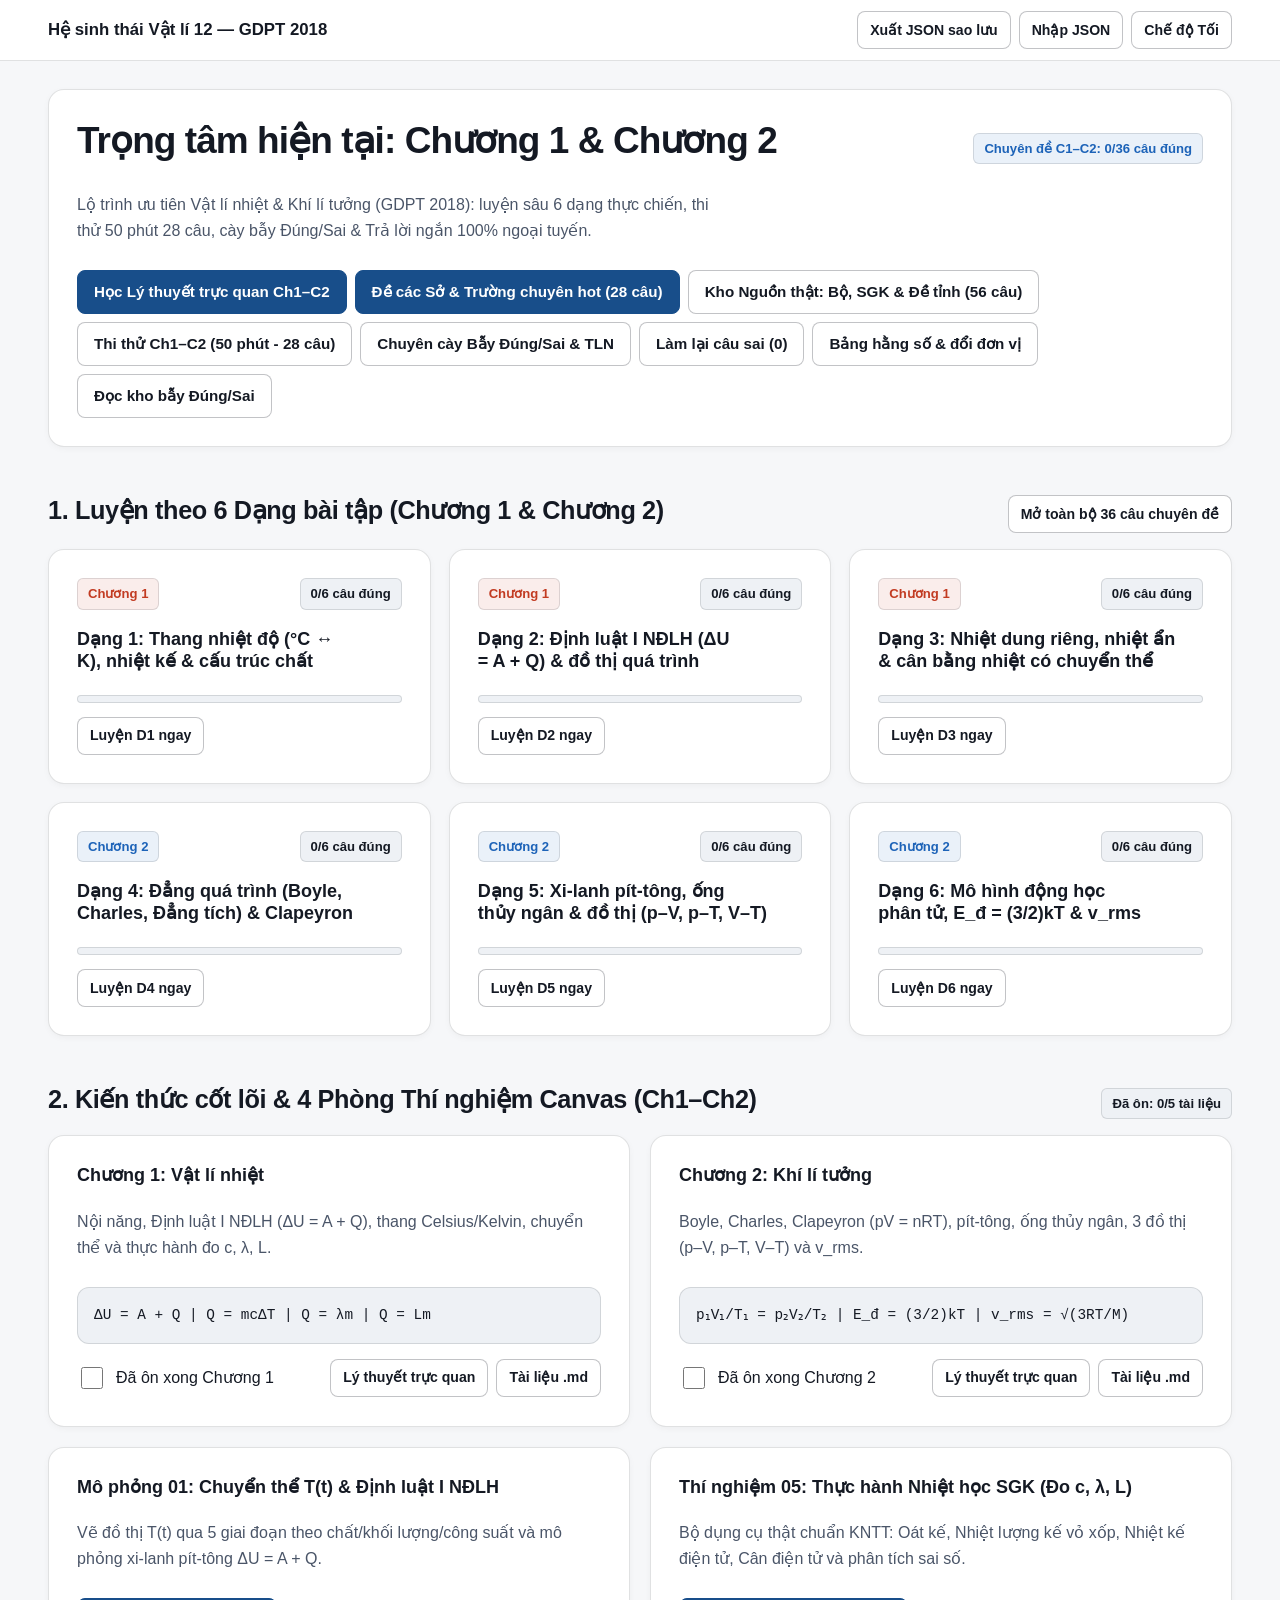
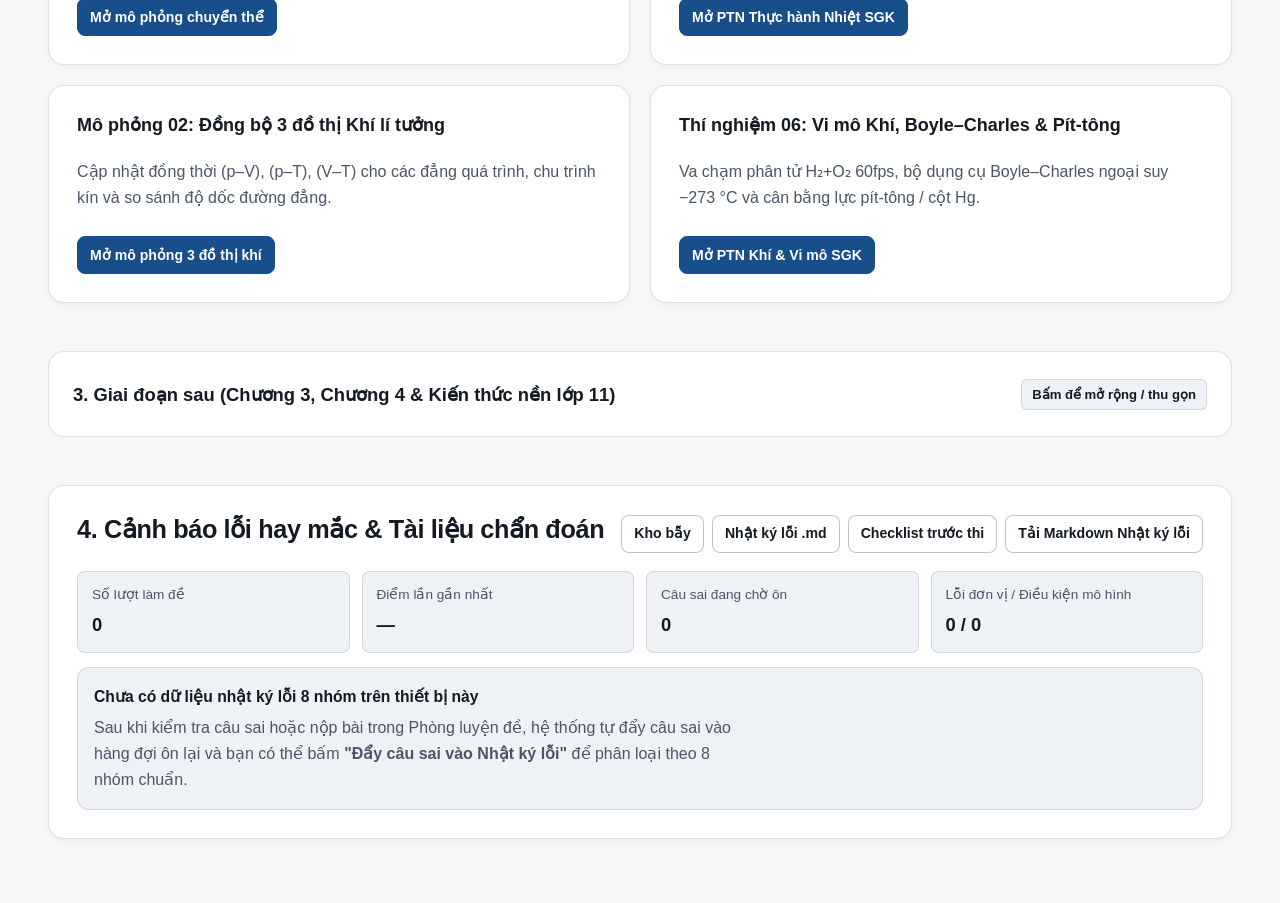
==== commit 797132b1: "feat(ui): them nut vao nhanh 28 cau de tinh hot va nang cache PWA v4" ====
--- a/index.html
+++ b/index.html
@@ -34,7 +34,8 @@
 
         <div class="btn-group">
           <a href="./ly_thuyet/ch1_ch2_truc_quan.html" class="btn btn-primary btn-mobile-full">Học Lý thuyết trực quan Ch1–C2</a>
-          <a href="./luyen_tap/phong_thi_thptqg.html?mode=nguon_that" class="btn btn-primary btn-mobile-full">Bài tập Nguồn thật SGK &amp; Đề Bộ (28 câu)</a>
+          <a href="./luyen_tap/phong_thi_thptqg.html?mode=nguon_that&nguon=de_tinh_hot" class="btn btn-primary btn-mobile-full">Đề các Sở &amp; Trường chuyên hot (28 câu)</a>
+          <a href="./luyen_tap/phong_thi_thptqg.html?mode=nguon_that" class="btn btn-mobile-full">Kho Nguồn thật: Bộ, SGK &amp; Đề tỉnh (56 câu)</a>
           <a href="./luyen_tap/phong_thi_thptqg.html?mode=exam50" class="btn btn-mobile-full">Thi thử Ch1–C2 (50 phút - 28 câu)</a>
           <a href="./luyen_tap/phong_thi_thptqg.html?mode=bay_ds_tln" class="btn btn-mobile-full">Chuyên cày Bẫy Đúng/Sai &amp; TLN</a>
           <a href="./luyen_tap/phong_thi_thptqg.html?mode=on_cau_sai" id="btn-retry-wrong" class="btn btn-mobile-full">Làm lại câu sai (0)</a>
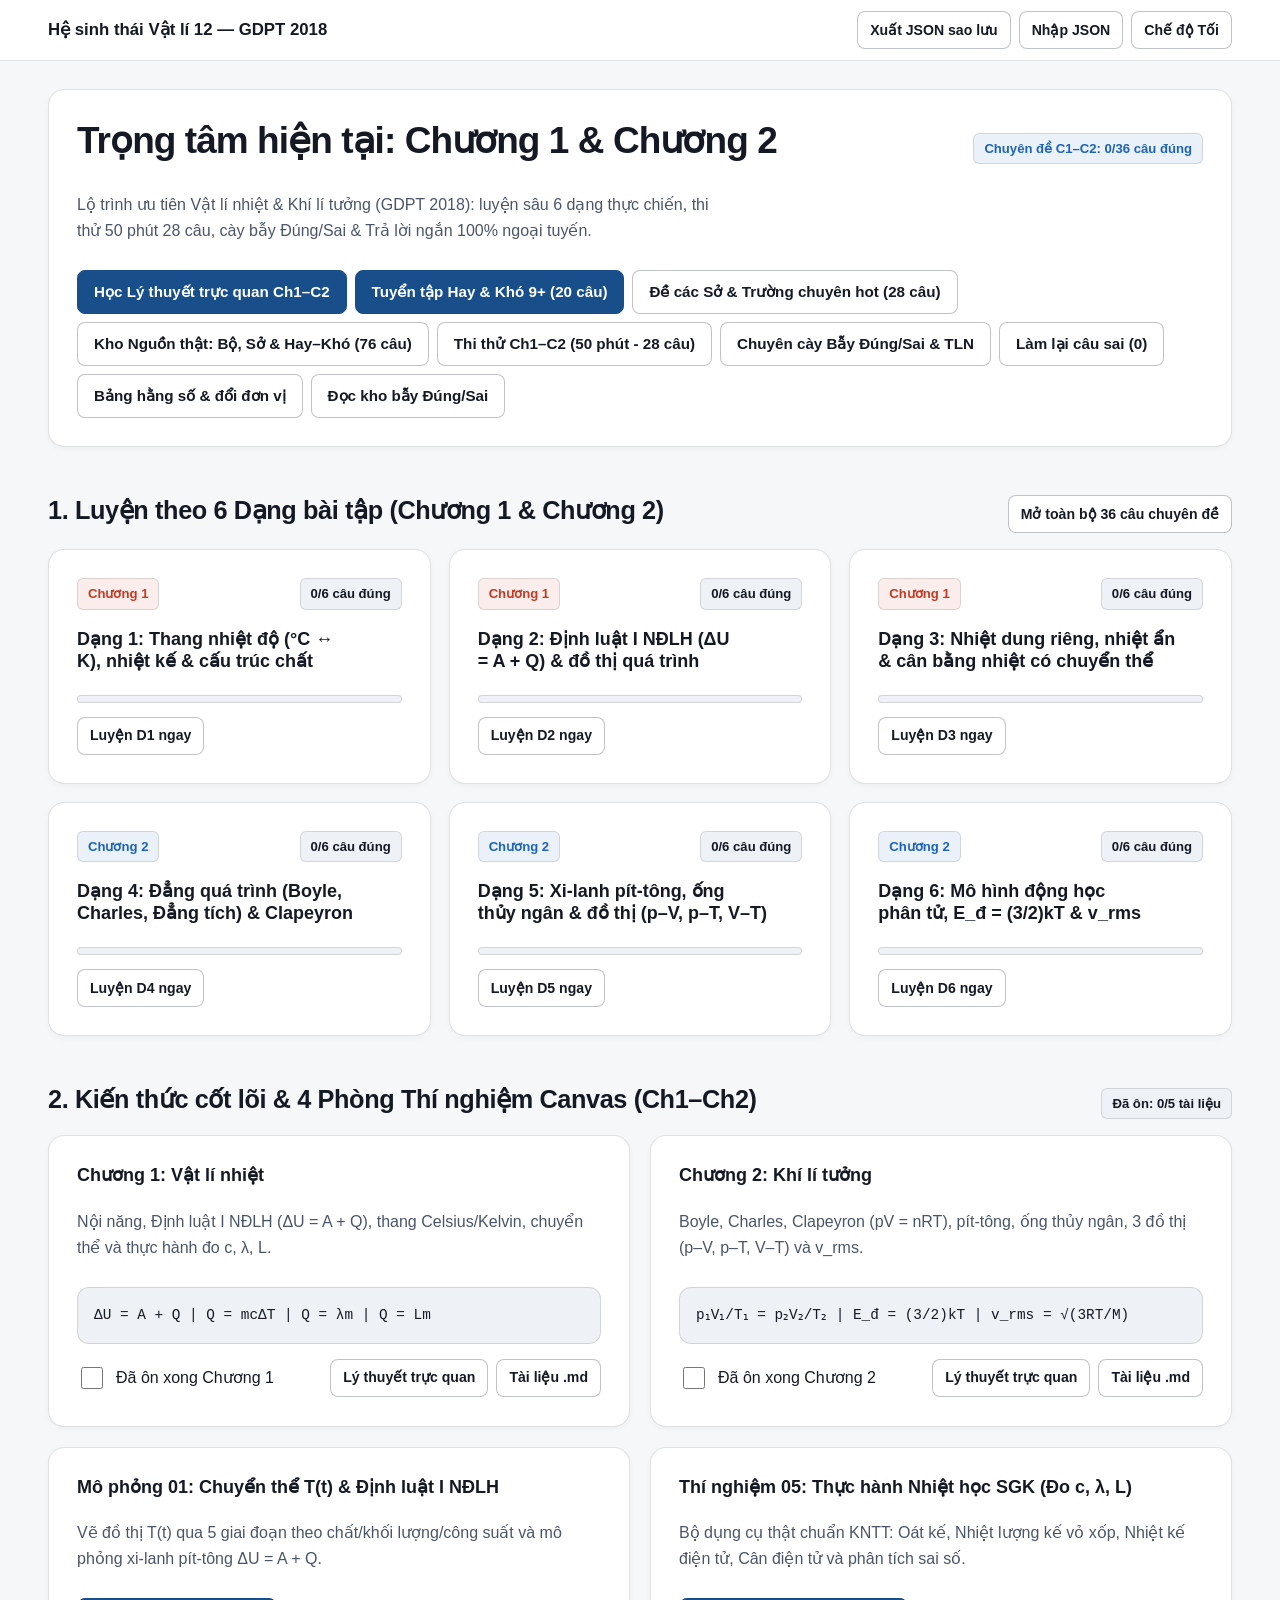
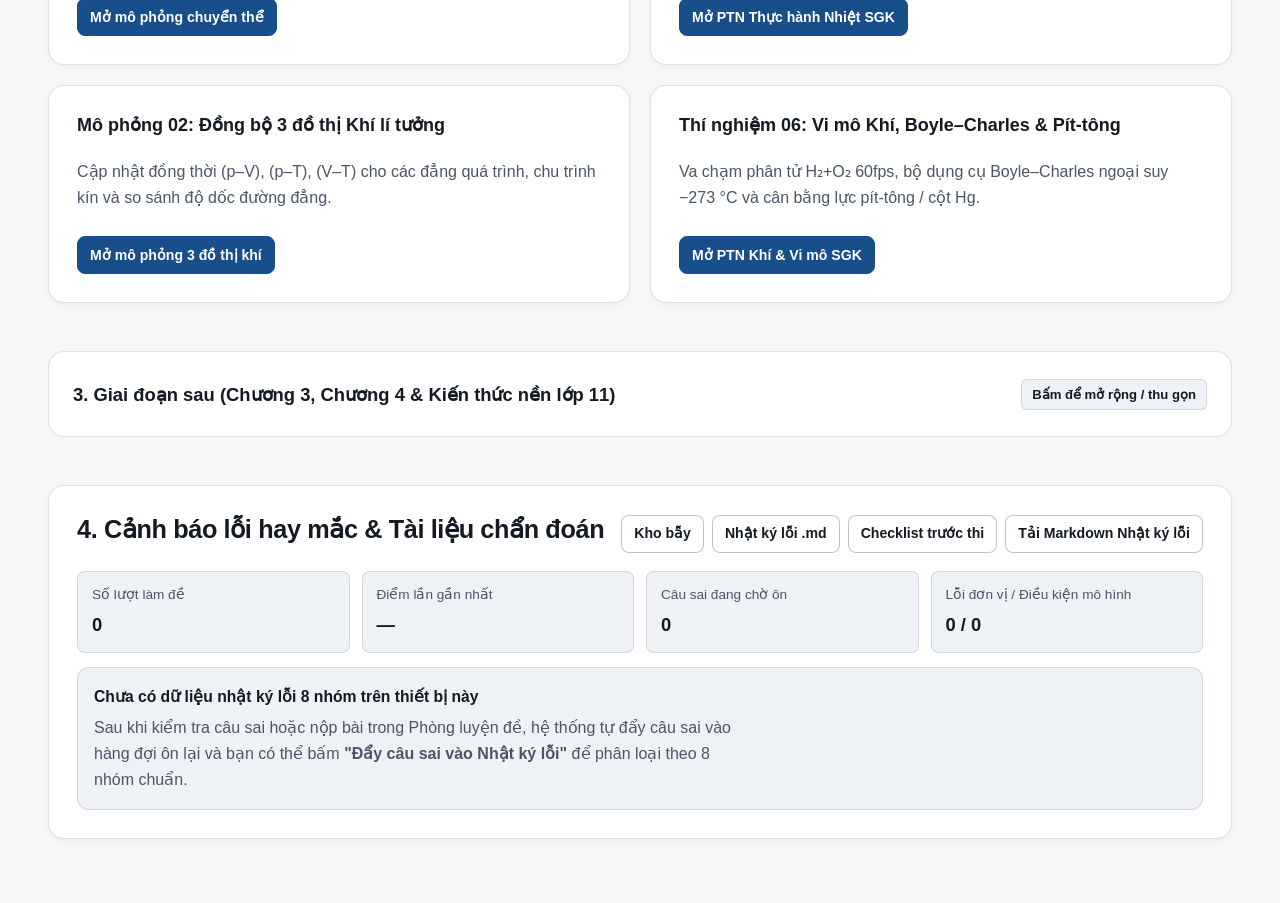
==== commit 6da1f208: "feat(ui): them nut vao nhanh 20 cau hay kho 9+ va nang cache PWA v5" ====
--- a/index.html
+++ b/index.html
@@ -34,8 +34,9 @@
 
         <div class="btn-group">
           <a href="./ly_thuyet/ch1_ch2_truc_quan.html" class="btn btn-primary btn-mobile-full">Học Lý thuyết trực quan Ch1–C2</a>
-          <a href="./luyen_tap/phong_thi_thptqg.html?mode=nguon_that&nguon=de_tinh_hot" class="btn btn-primary btn-mobile-full">Đề các Sở &amp; Trường chuyên hot (28 câu)</a>
-          <a href="./luyen_tap/phong_thi_thptqg.html?mode=nguon_that" class="btn btn-mobile-full">Kho Nguồn thật: Bộ, SGK &amp; Đề tỉnh (56 câu)</a>
+          <a href="./luyen_tap/phong_thi_thptqg.html?mode=nguon_that&nguon=hay_kho_vdc" class="btn btn-primary btn-mobile-full">Tuyển tập Hay &amp; Khó 9+ (20 câu)</a>
+          <a href="./luyen_tap/phong_thi_thptqg.html?mode=nguon_that&nguon=de_tinh_hot" class="btn btn-mobile-full">Đề các Sở &amp; Trường chuyên hot (28 câu)</a>
+          <a href="./luyen_tap/phong_thi_thptqg.html?mode=nguon_that" class="btn btn-mobile-full">Kho Nguồn thật: Bộ, Sở &amp; Hay–Khó (76 câu)</a>
           <a href="./luyen_tap/phong_thi_thptqg.html?mode=exam50" class="btn btn-mobile-full">Thi thử Ch1–C2 (50 phút - 28 câu)</a>
           <a href="./luyen_tap/phong_thi_thptqg.html?mode=bay_ds_tln" class="btn btn-mobile-full">Chuyên cày Bẫy Đúng/Sai &amp; TLN</a>
           <a href="./luyen_tap/phong_thi_thptqg.html?mode=on_cau_sai" id="btn-retry-wrong" class="btn btn-mobile-full">Làm lại câu sai (0)</a>
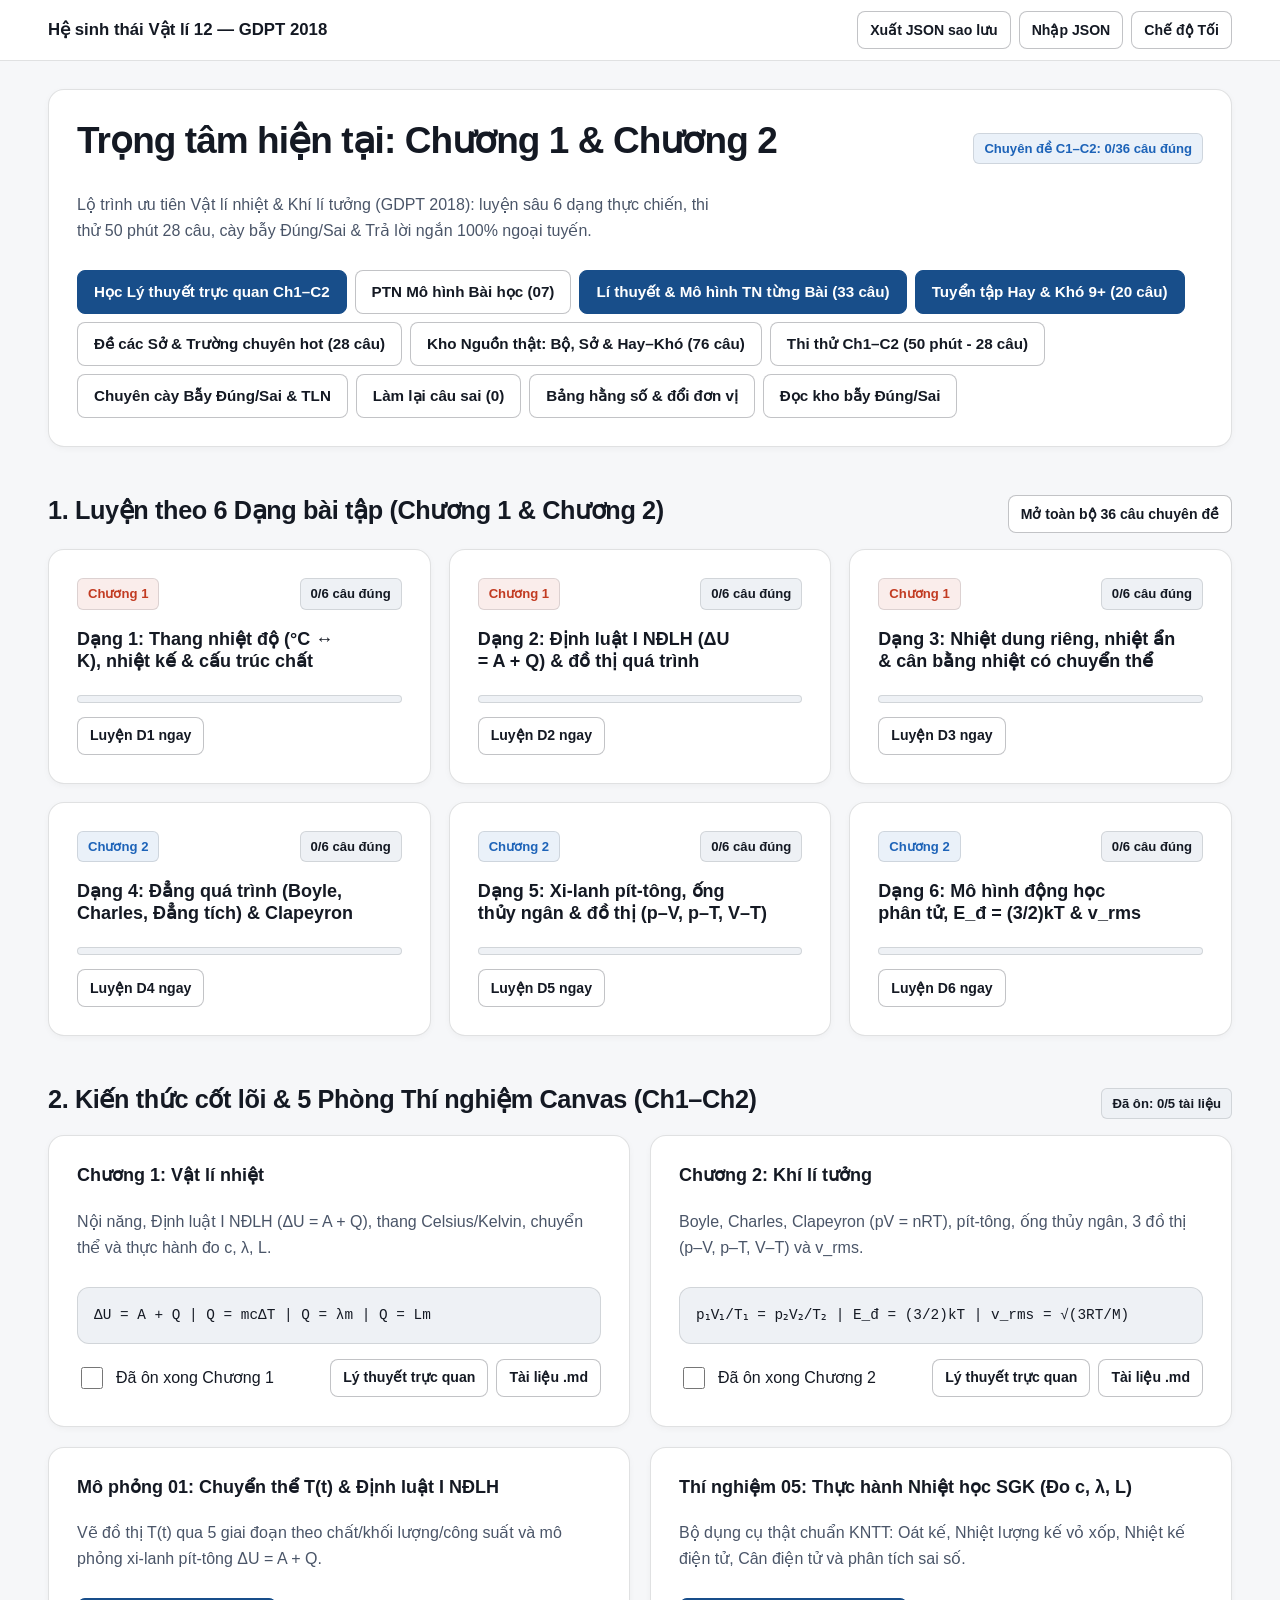
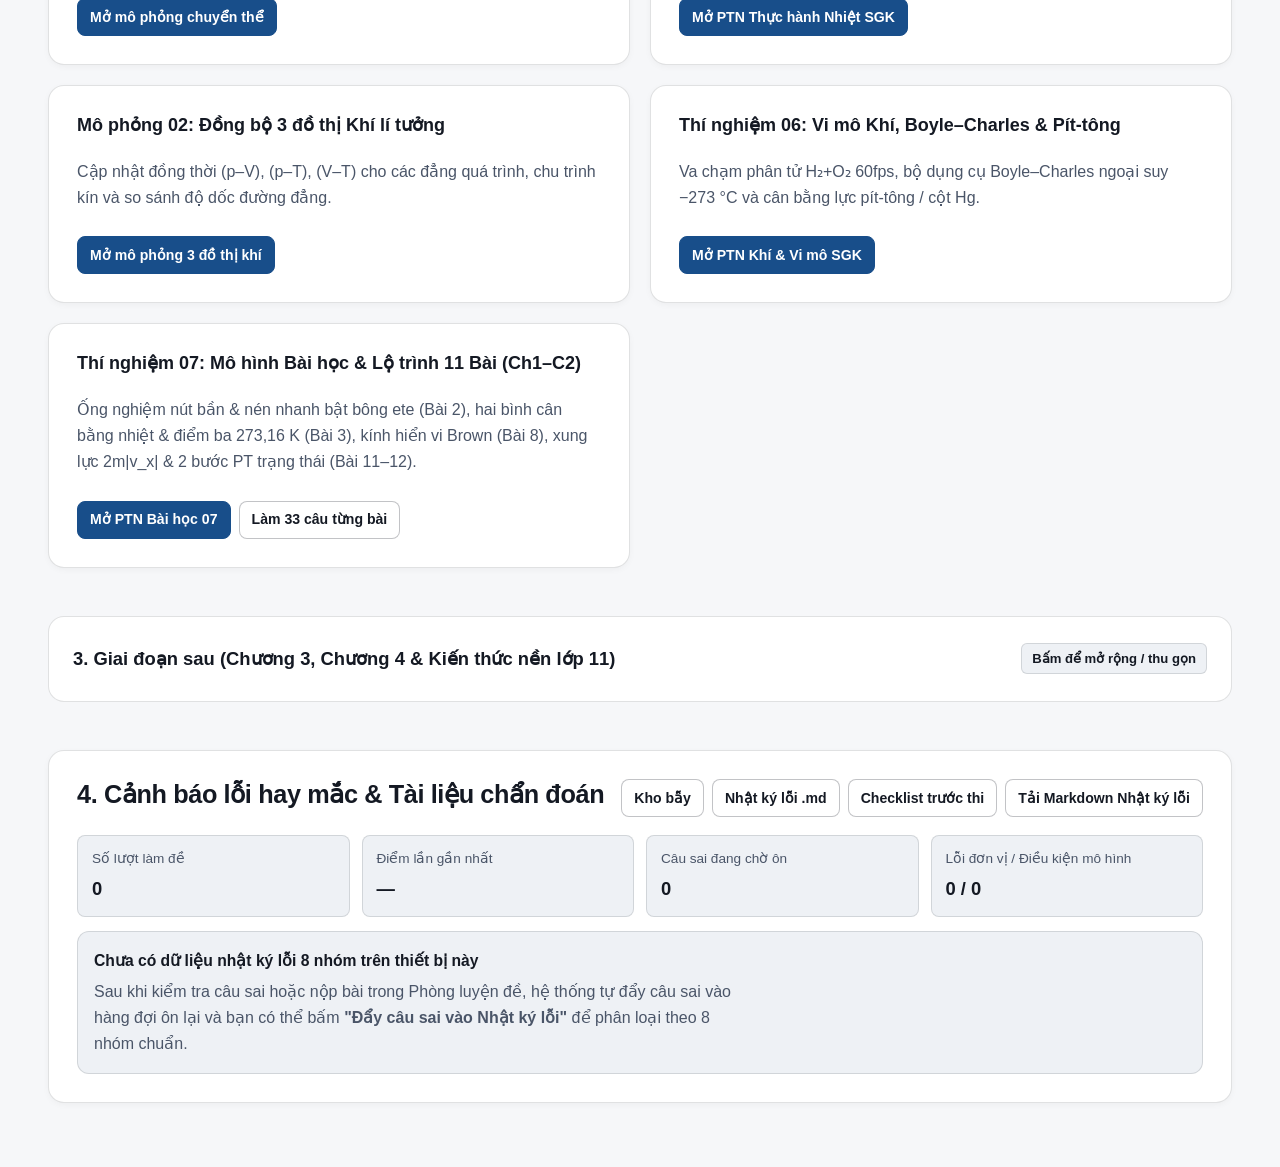
==== commit cdfaa5ff: "Update index dashboard, Ch1-C2 theory links, and SW cache v6" ====
--- a/index.html
+++ b/index.html
@@ -34,7 +34,9 @@
 
         <div class="btn-group">
           <a href="./ly_thuyet/ch1_ch2_truc_quan.html" class="btn btn-primary btn-mobile-full">Học Lý thuyết trực quan Ch1–C2</a>
-          <a href="./luyen_tap/phong_thi_thptqg.html?mode=nguon_that&nguon=hay_kho_vdc" class="btn btn-primary btn-mobile-full">Tuyển tập Hay &amp; Khó 9+ (20 câu)</a>
+          <a href="./mo_phong/07_mo_hinh_thi_nghiem_bai_hoc.html" class="btn btn-mobile-full">PTN Mô hình Bài học (07)</a>
+          <a href="./luyen_tap/phong_thi_thptqg.html?mode=ly_thuyet_tn" class="btn btn-primary btn-mobile-full">Lí thuyết &amp; Mô hình TN từng Bài (33 câu)</a>
+          <a href="./luyen_tap/phong_thi_thptqg.html?mode=nguon_that&amp;nguon=hay_kho_vdc" class="btn btn-primary btn-mobile-full">Tuyển tập Hay &amp; Khó 9+ (20 câu)</a>
           <a href="./luyen_tap/phong_thi_thptqg.html?mode=nguon_that&nguon=de_tinh_hot" class="btn btn-mobile-full">Đề các Sở &amp; Trường chuyên hot (28 câu)</a>
           <a href="./luyen_tap/phong_thi_thptqg.html?mode=nguon_that" class="btn btn-mobile-full">Kho Nguồn thật: Bộ, Sở &amp; Hay–Khó (76 câu)</a>
           <a href="./luyen_tap/phong_thi_thptqg.html?mode=exam50" class="btn btn-mobile-full">Thi thử Ch1–C2 (50 phút - 28 câu)</a>
@@ -59,7 +61,7 @@
     <!-- Lý thuyết chuẩn hóa & 4 Phòng Thí nghiệm Canvas Chương 1-2 -->
     <section class="section-block">
       <div class="section-head">
-        <h2>2. Kiến thức cốt lõi &amp; 4 Phòng Thí nghiệm Canvas (Ch1–Ch2)</h2>
+        <h2>2. Kiến thức cốt lõi &amp; 5 Phòng Thí nghiệm Canvas (Ch1–Ch2)</h2>
         <span id="kb-progress-text" class="tag">Đã ôn: 0/5 tài liệu</span>
       </div>
 
@@ -119,6 +121,15 @@
           <p class="muted">Va chạm phân tử H₂+O₂ 60fps, bộ dụng cụ Boyle–Charles ngoại suy −273 °C và cân bằng lực pít-tông / cột Hg.</p>
           <div style="margin-top: auto;">
             <a href="./mo_phong/06_thuc_hanh_khi_va_dong_hoc.html" class="btn btn-primary btn-sm">Mở PTN Khí &amp; Vi mô SGK</a>
+          </div>
+        </article>
+
+        <article class="card card-link-interactive">
+          <h3>Thí nghiệm 07: Mô hình Bài học &amp; Lộ trình 11 Bài (Ch1–C2)</h3>
+          <p class="muted">Ống nghiệm nút bần &amp; nén nhanh bật bông ete (Bài 2), hai bình cân bằng nhiệt &amp; điểm ba 273,16 K (Bài 3), kính hiển vi Brown (Bài 8), xung lực 2m|v_x| &amp; 2 bước PT trạng thái (Bài 11–12).</p>
+          <div class="btn-group" style="margin-top: auto;">
+            <a href="./mo_phong/07_mo_hinh_thi_nghiem_bai_hoc.html" class="btn btn-primary btn-sm">Mở PTN Bài học 07</a>
+            <a href="./luyen_tap/phong_thi_thptqg.html?mode=ly_thuyet_tn" class="btn btn-sm">Làm 33 câu từng bài</a>
           </div>
         </article>
       </div>
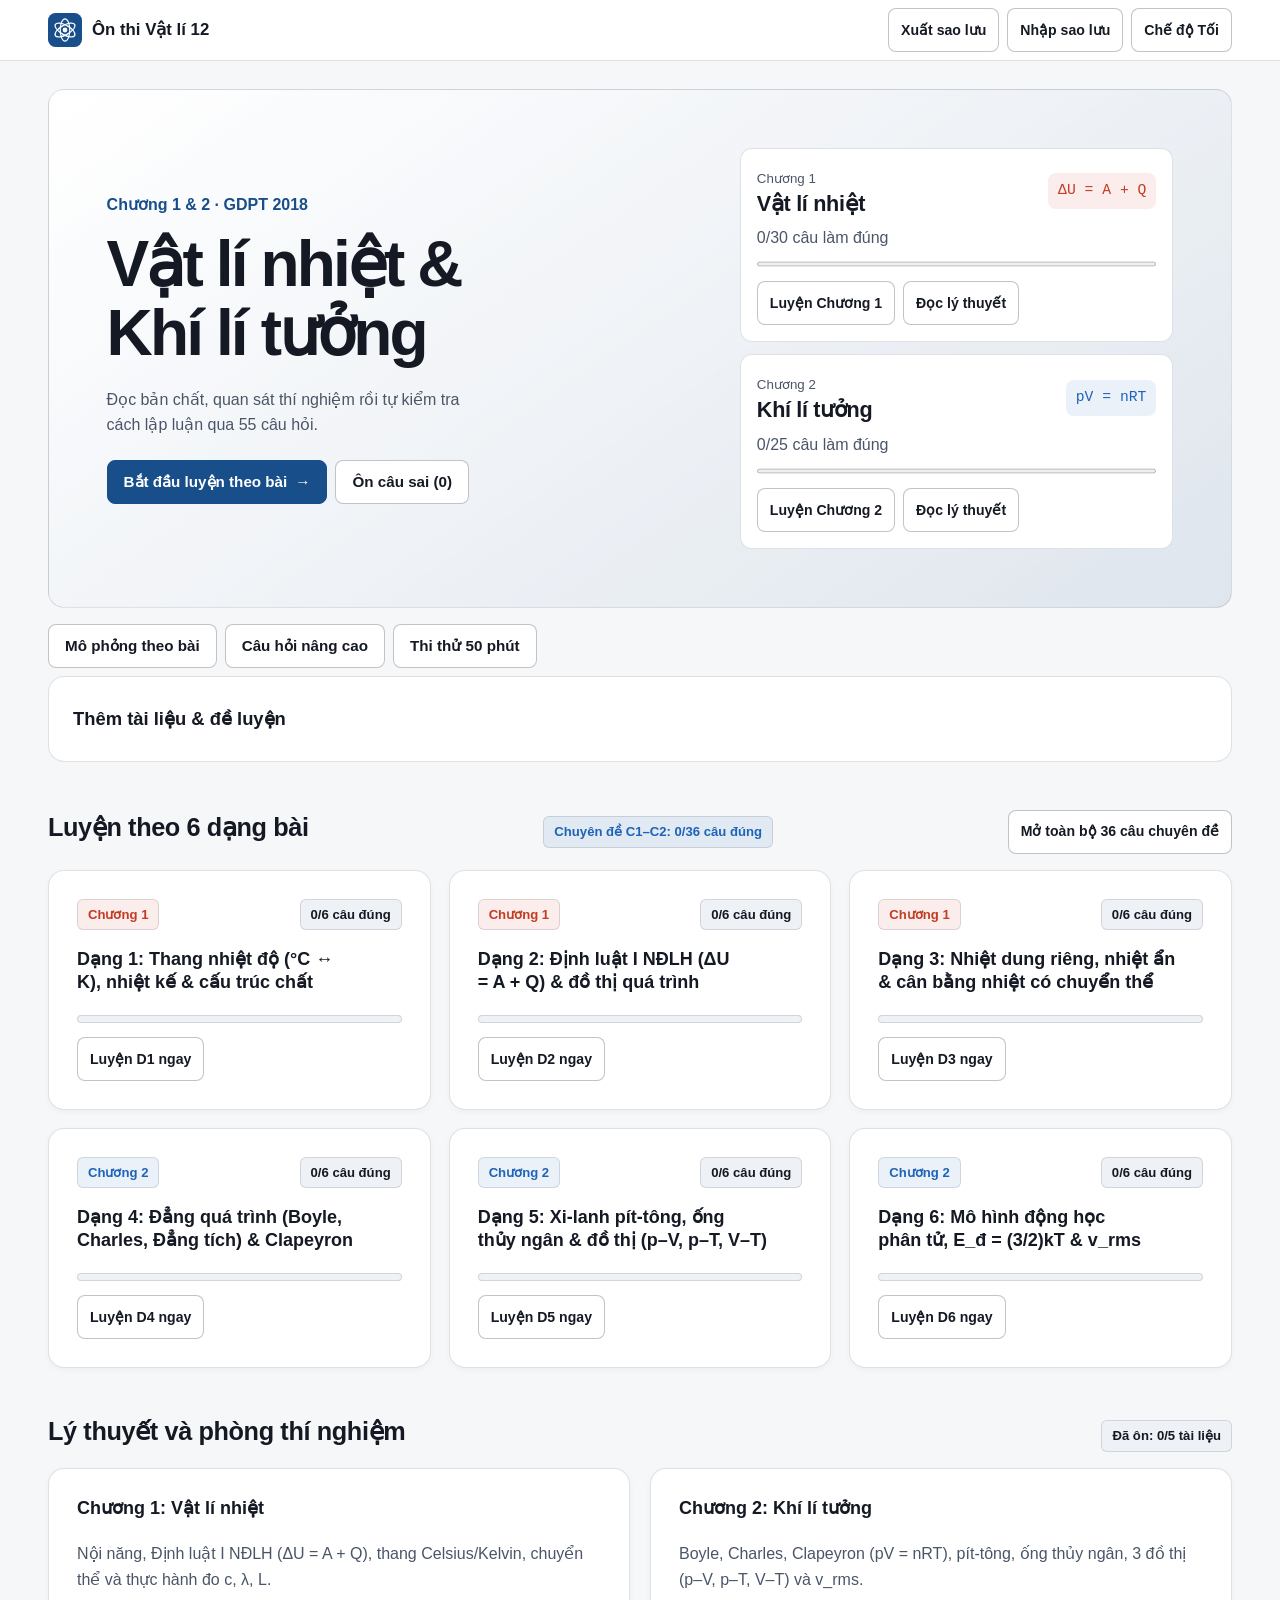
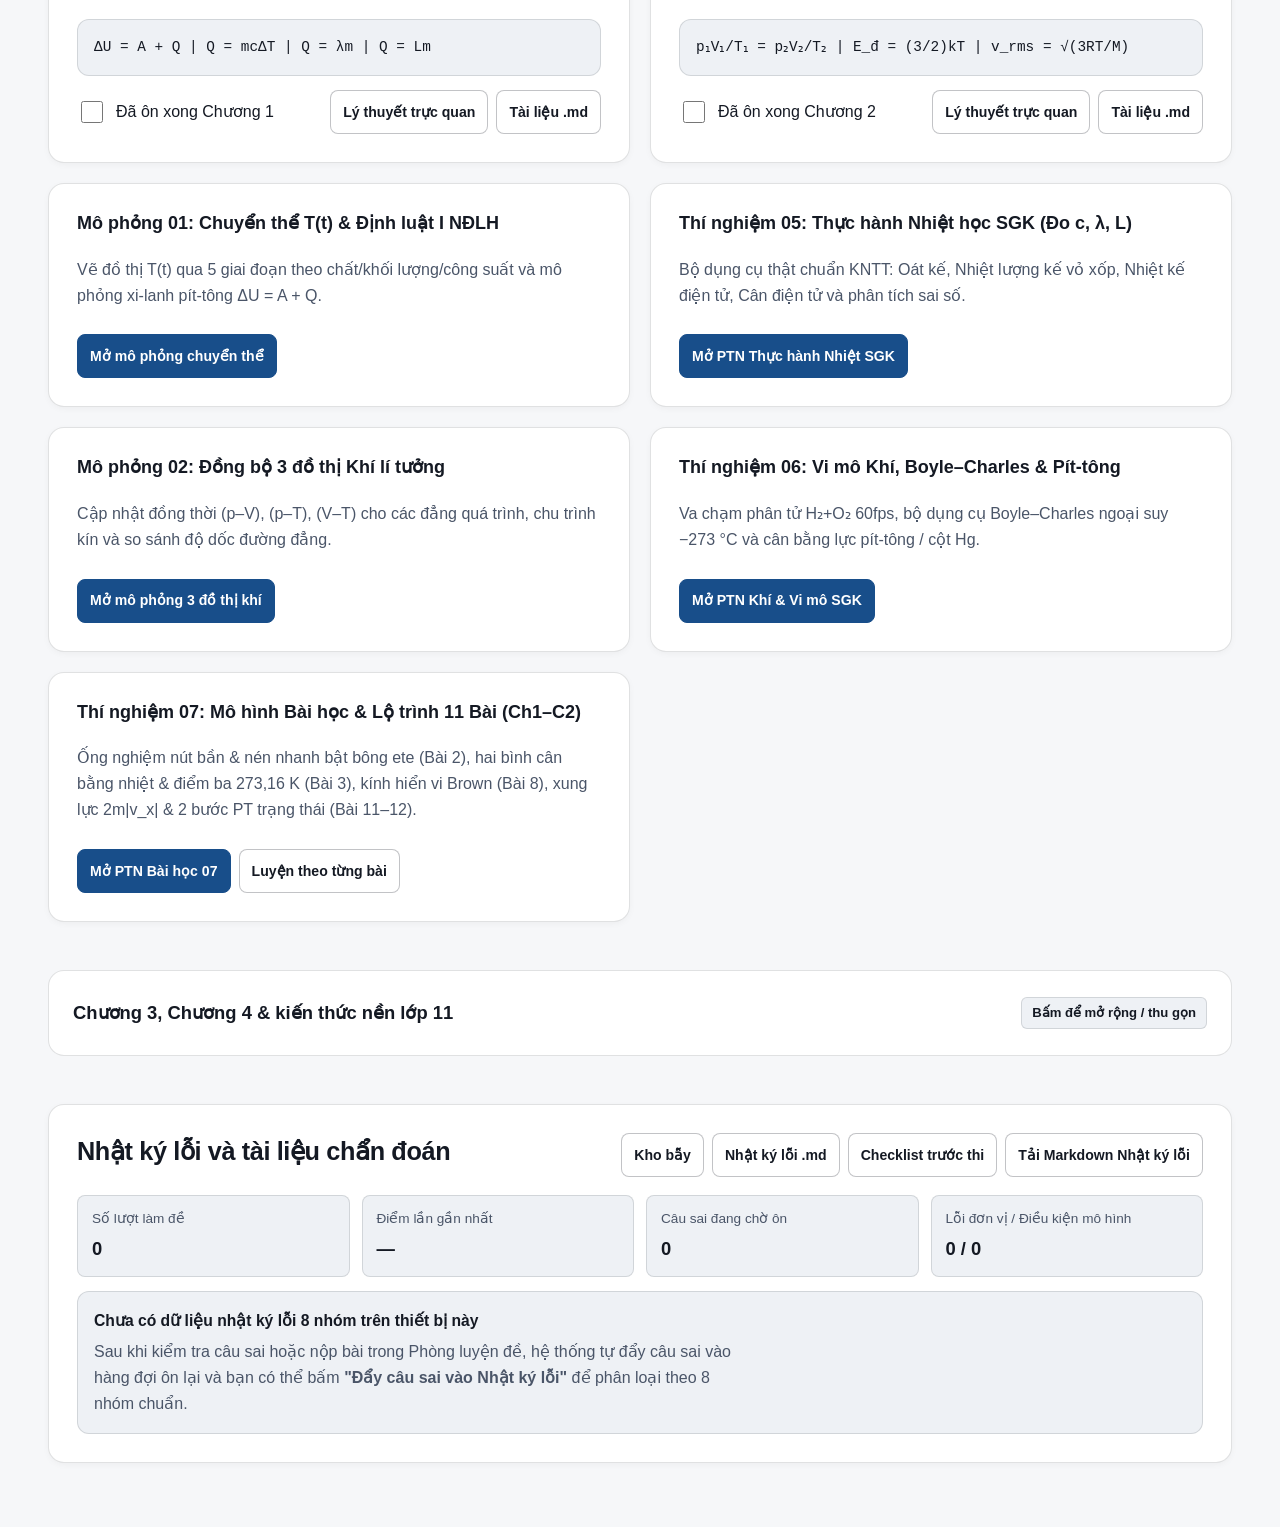
==== commit 0c9c13f6: "Improve Chapter 1–2 study flow and add experiment questions" ====
--- a/index.html
+++ b/index.html
@@ -9,13 +9,13 @@
   <link rel="icon" type="image/svg+xml" href="./assets/icon.svg">
   <link rel="stylesheet" href="./assets/style.css">
 </head>
-<body>
+<body class="study-home">
   <header class="topbar">
     <div class="wrap topbar-inner">
-      <a href="./index.html" class="brand-link">Hệ sinh thái Vật lí 12 — GDPT 2018</a>
+      <a href="./index.html" class="brand-link"><img src="./assets/icon.svg" width="34" height="34" alt=""> Ôn thi Vật lí 12</a>
       <div class="topbar-actions">
-        <button type="button" id="ly-export-json" class="btn btn-sm">Xuất JSON sao lưu</button>
-        <button type="button" id="ly-import-trigger" class="btn btn-sm">Nhập JSON</button>
+        <button type="button" id="ly-export-json" class="btn btn-sm">Xuất sao lưu</button>
+        <button type="button" id="ly-import-trigger" class="btn btn-sm">Nhập sao lưu</button>
         <input type="file" id="ly-import-json" accept="application/json,.json" hidden>
         <button type="button" id="ly-theme-toggle" class="btn btn-sm">Chế độ Tối</button>
       </div>
@@ -23,35 +23,72 @@
   </header>
 
   <main class="wrap page-main">
-    <!-- Khu vực Trọng tâm hiện tại: Chương 1 & Chương 2 -->
-    <section class="section-block">
-      <div class="card">
-        <div class="section-head" style="margin-bottom: 4px;">
-          <h1>Trọng tâm hiện tại: Chương 1 &amp; Chương 2</h1>
-          <span id="c12-overall-badge" class="tag tag-cold">Chuyên đề C1–C2: 0/36 câu đúng</span>
-        </div>
-        <p class="muted">Lộ trình ưu tiên Vật lí nhiệt &amp; Khí lí tưởng (GDPT 2018): luyện sâu 6 dạng thực chiến, thi thử 50 phút 28 câu, cày bẫy Đúng/Sai &amp; Trả lời ngắn 100% ngoại tuyến.</p>
-
+    <section class="study-hero" aria-labelledby="study-title">
+      <div class="study-intro">
+        <p class="study-kicker">Chương 1 &amp; 2 · GDPT 2018</p>
+        <h1 id="study-title">Vật lí nhiệt &amp;<br>Khí lí tưởng</h1>
+        <p>Đọc bản chất, quan sát thí nghiệm rồi tự kiểm tra cách lập luận qua 55 câu hỏi.</p>
         <div class="btn-group">
-          <a href="./ly_thuyet/ch1_ch2_truc_quan.html" class="btn btn-primary btn-mobile-full">Học Lý thuyết trực quan Ch1–C2</a>
-          <a href="./mo_phong/07_mo_hinh_thi_nghiem_bai_hoc.html" class="btn btn-mobile-full">PTN Mô hình Bài học (07)</a>
-          <a href="./luyen_tap/phong_thi_thptqg.html?mode=ly_thuyet_tn" class="btn btn-primary btn-mobile-full">Lí thuyết &amp; Mô hình TN từng Bài (33 câu)</a>
-          <a href="./luyen_tap/phong_thi_thptqg.html?mode=nguon_that&amp;nguon=hay_kho_vdc" class="btn btn-primary btn-mobile-full">Tuyển tập Hay &amp; Khó 9+ (20 câu)</a>
-          <a href="./luyen_tap/phong_thi_thptqg.html?mode=nguon_that&nguon=de_tinh_hot" class="btn btn-mobile-full">Đề các Sở &amp; Trường chuyên hot (28 câu)</a>
-          <a href="./luyen_tap/phong_thi_thptqg.html?mode=nguon_that" class="btn btn-mobile-full">Kho Nguồn thật: Bộ, Sở &amp; Hay–Khó (76 câu)</a>
-          <a href="./luyen_tap/phong_thi_thptqg.html?mode=exam50" class="btn btn-mobile-full">Thi thử Ch1–C2 (50 phút - 28 câu)</a>
-          <a href="./luyen_tap/phong_thi_thptqg.html?mode=bay_ds_tln" class="btn btn-mobile-full">Chuyên cày Bẫy Đúng/Sai &amp; TLN</a>
-          <a href="./luyen_tap/phong_thi_thptqg.html?mode=on_cau_sai" id="btn-retry-wrong" class="btn btn-mobile-full">Làm lại câu sai (0)</a>
-          <a href="./tra_cuu/hang_so_va_doi_don_vi.html" class="btn btn-mobile-full">Bảng hằng số &amp; đổi đơn vị</a>
-          <button type="button" class="btn btn-mobile-full doc-open-btn" data-doc="kho_bay">Đọc kho bẫy Đúng/Sai</button>
-        </div>
+          <a href="./luyen_tap/phong_thi_thptqg.html?mode=ly_thuyet_tn" class="btn btn-primary"><span id="study-start">Bắt đầu luyện theo bài</span> <span aria-hidden="true">→</span></a>
+          <a href="./luyen_tap/phong_thi_thptqg.html?mode=on_cau_sai" id="btn-retry-wrong" class="btn">Ôn câu sai (0)</a>
+        </div>
+      </div>
+      <div class="study-chapters">
+        <article class="study-chapter study-chapter-heat">
+          <div class="study-chapter-head">
+            <div>
+              <small>Chương 1</small>
+              <h2>Vật lí nhiệt</h2>
+            </div>
+            <span class="study-formula mono">ΔU = A + Q</span>
+          </div>
+          <label for="study-progress-1" id="study-count-1">0/30 câu làm đúng</label>
+          <progress id="study-progress-1" value="0" max="30"></progress>
+          <div class="btn-group">
+            <a href="./luyen_tap/phong_thi_thptqg.html?mode=ly_thuyet_tn&amp;bai=c1" class="btn btn-sm">Luyện Chương 1</a>
+            <a href="./ly_thuyet/ch1_ch2_truc_quan.html#cd-1" class="btn btn-sm">Đọc lý thuyết</a>
+          </div>
+        </article>
+        <article class="study-chapter study-chapter-gas">
+          <div class="study-chapter-head">
+            <div>
+              <small>Chương 2</small>
+              <h2>Khí lí tưởng</h2>
+            </div>
+            <span class="study-formula mono">pV = nRT</span>
+          </div>
+          <label for="study-progress-2" id="study-count-2">0/25 câu làm đúng</label>
+          <progress id="study-progress-2" value="0" max="25"></progress>
+          <div class="btn-group">
+            <a href="./luyen_tap/phong_thi_thptqg.html?mode=ly_thuyet_tn&amp;bai=c2" class="btn btn-sm">Luyện Chương 2</a>
+            <a href="./ly_thuyet/ch1_ch2_truc_quan.html#cd-5" class="btn btn-sm">Đọc lý thuyết</a>
+          </div>
+        </article>
       </div>
     </section>
+
+    <nav class="study-quick" aria-label="Mở nhanh">
+      <a class="btn" href="./mo_phong/07_mo_hinh_thi_nghiem_bai_hoc.html">Mô phỏng theo bài</a>
+      <a class="btn" href="./luyen_tap/phong_thi_thptqg.html?mode=ly_thuyet_tn&amp;loai=bo_sung">Câu hỏi nâng cao</a>
+      <a class="btn" href="./luyen_tap/phong_thi_thptqg.html?mode=exam50">Thi thử 50 phút</a>
+      <details class="stage-details study-more">
+        <summary class="stage-summary">Thêm tài liệu &amp; đề luyện</summary>
+        <div class="stage-details-body btn-group">
+          <a href="./luyen_tap/phong_thi_thptqg.html?mode=nguon_that" class="btn btn-sm">Kho đề nguồn thật</a>
+          <a href="./luyen_tap/phong_thi_thptqg.html?mode=nguon_that&amp;nguon=hay_kho_vdc" class="btn btn-sm">Tuyển tập hay &amp; khó</a>
+          <a href="./luyen_tap/phong_thi_thptqg.html?mode=nguon_that&amp;nguon=de_tinh_hot" class="btn btn-sm">Đề Sở &amp; trường chuyên</a>
+          <a href="./luyen_tap/phong_thi_thptqg.html?mode=bay_ds_tln" class="btn btn-sm">Bẫy Đúng/Sai &amp; Trả lời ngắn</a>
+          <a href="./tra_cuu/hang_so_va_doi_don_vi.html" class="btn btn-sm">Hằng số &amp; đổi đơn vị</a>
+          <button type="button" class="btn btn-sm doc-open-btn" data-doc="kho_bay">Đọc kho bẫy Đúng/Sai</button>
+        </div>
+      </details>
+    </nav>
 
     <!-- Lưới 6 Dạng bài tập C1-C2 với thanh tiến độ localStorage -->
     <section class="section-block">
       <div class="section-head">
-        <h2>1. Luyện theo 6 Dạng bài tập (Chương 1 &amp; Chương 2)</h2>
+        <h2>Luyện theo 6 dạng bài</h2>
+        <span id="c12-overall-badge" class="tag tag-cold">Chuyên đề C1–C2: 0/36 câu đúng</span>
         <a href="./luyen_tap/phong_thi_thptqg.html?mode=chuyen_de" class="btn btn-sm">Mở toàn bộ 36 câu chuyên đề</a>
       </div>
 
@@ -61,7 +98,7 @@
     <!-- Lý thuyết chuẩn hóa & 4 Phòng Thí nghiệm Canvas Chương 1-2 -->
     <section class="section-block">
       <div class="section-head">
-        <h2>2. Kiến thức cốt lõi &amp; 5 Phòng Thí nghiệm Canvas (Ch1–Ch2)</h2>
+        <h2>Lý thuyết và phòng thí nghiệm</h2>
         <span id="kb-progress-text" class="tag">Đã ôn: 0/5 tài liệu</span>
       </div>
 
@@ -129,7 +166,7 @@
           <p class="muted">Ống nghiệm nút bần &amp; nén nhanh bật bông ete (Bài 2), hai bình cân bằng nhiệt &amp; điểm ba 273,16 K (Bài 3), kính hiển vi Brown (Bài 8), xung lực 2m|v_x| &amp; 2 bước PT trạng thái (Bài 11–12).</p>
           <div class="btn-group" style="margin-top: auto;">
             <a href="./mo_phong/07_mo_hinh_thi_nghiem_bai_hoc.html" class="btn btn-primary btn-sm">Mở PTN Bài học 07</a>
-            <a href="./luyen_tap/phong_thi_thptqg.html?mode=ly_thuyet_tn" class="btn btn-sm">Làm 33 câu từng bài</a>
+            <a href="./luyen_tap/phong_thi_thptqg.html?mode=ly_thuyet_tn" class="btn btn-sm">Luyện theo từng bài</a>
           </div>
         </article>
       </div>
@@ -139,7 +176,7 @@
     <section class="section-block">
       <details class="stage-details" id="stage-later-details">
         <summary class="stage-summary">
-          <span>3. Giai đoạn sau (Chương 3, Chương 4 &amp; Kiến thức nền lớp 11)</span>
+          <span>Chương 3, Chương 4 &amp; kiến thức nền lớp 11</span>
           <span class="tag">Bấm để mở rộng / thu gọn</span>
         </summary>
 
@@ -211,7 +248,7 @@
     <section class="section-block">
       <div class="card">
         <div class="section-head" style="margin-bottom: 4px;">
-          <h2>4. Cảnh báo lỗi hay mắc &amp; Tài liệu chẩn đoán</h2>
+          <h2>Nhật ký lỗi và tài liệu chẩn đoán</h2>
           <div class="btn-group">
             <button type="button" class="btn btn-sm doc-open-btn" data-doc="kho_bay">Kho bẫy</button>
             <button type="button" class="btn btn-sm doc-open-btn" data-doc="nhat_ky">Nhật ký lỗi .md</button>
@@ -299,6 +336,8 @@
   <script src="./assets/docs_data.js"></script>
   <script src="./luyen_tap/data_chuyen_de_c1_c2.js"></script>
   <script src="./luyen_tap/data_de_thi_c1_c2.js"></script>
+  <script src="./luyen_tap/data_ly_thuyet_tn_c1_c2.js"></script>
+  <script src="./luyen_tap/data_bay_ly_thuyet_c1_c2.js"></script>
   <script>
     (function () {
       'use strict';
@@ -461,7 +500,7 @@
 
         document.getElementById('c12-overall-badge').textContent = 'Chuyên đề C1–C2: ' + totalCdSolved + '/' + totalCdCount + ' câu đúng';
         var wrongBtn = document.getElementById('btn-retry-wrong');
-        wrongBtn.textContent = 'Làm lại câu sai (' + wrongQueue.length + ')';
+        wrongBtn.textContent = 'Ôn câu sai (' + wrongQueue.length + ')';
         document.getElementById('dash-wrong-queue-count').textContent = String(wrongQueue.length);
       }
 
@@ -470,6 +509,22 @@
         var stats = C.getErrorStats();
 
         renderC12ProgressGrid();
+
+        var lessonQuestions = window.LY_LY_THUYET_TN_C1_C2.questions;
+        var totalCorrect = 0;
+        ['1', '2'].forEach(function (chapter) {
+          var questions = lessonQuestions.filter(function (q) { return q.chuong === chapter; });
+          var correct = questions.filter(function (q) {
+            return store.solvedCorrect[q.id] && !store.wrongQueue[q.id];
+          }).length;
+          totalCorrect += correct;
+          var progress = document.getElementById('study-progress-' + chapter);
+          progress.max = questions.length;
+          progress.value = correct;
+          document.getElementById('study-count-' + chapter).textContent = correct + '/' + questions.length + ' câu làm đúng';
+        });
+        document.getElementById('study-start').textContent =
+          totalCorrect > 0 ? 'Luyện tiếp theo bài' : 'Bắt đầu luyện theo bài';
 
         /* Tiến độ KB */
         var kbChks = document.querySelectorAll('.kb-chk');
@@ -570,6 +625,9 @@
 
       C.initShell({ onImportSuccess: renderDashboard });
       renderDashboard();
+      window.addEventListener('pageshow', function (event) {
+        if (event.persisted) renderDashboard();
+      });
     })();
   </script>
 </body>
--- a/assets/style.css
+++ b/assets/style.css
@@ -944,7 +944,7 @@
   border-color: var(--accent);
 }
 
-.mode-tab[aria-selected="true"] {
+.mode-tab[aria-pressed="true"] {
   background-color: var(--accent);
   border-color: var(--accent);
   color: var(--accent-ink);
@@ -1061,3 +1061,126 @@
     transform: none !important;
   }
 }
+
+/* Lộ trình Chương 1–2 */
+[hidden] {
+  display: none !important;
+}
+
+.study-hero {
+  display: grid;
+  grid-template-columns: minmax(0, 1.35fr) minmax(0, 1fr);
+  gap: clamp(20px, 4vw, 48px);
+  align-items: center;
+  padding: clamp(20px, 4.5vw, 58px);
+  border: 1px solid var(--border);
+  border-radius: var(--radius-lg);
+  background: linear-gradient(145deg, var(--surface), var(--accent-subtle));
+}
+
+.study-intro h1 {
+  font-size: clamp(2.15rem, 5vw, 4.15rem);
+  line-height: 1.08;
+  letter-spacing: -0.045em;
+  margin-bottom: 18px;
+}
+
+.study-intro p {
+  color: var(--ink-muted);
+  max-width: 40ch;
+  text-wrap: pretty;
+}
+
+.study-intro .study-kicker {
+  color: var(--accent);
+  font-weight: 700;
+}
+
+.study-intro .btn-group {
+  margin-top: 22px;
+}
+
+.study-chapters {
+  display: grid;
+  gap: 12px;
+}
+
+.study-chapter {
+  --chapter-ink: var(--phys-cold);
+  --chapter-tint: var(--phys-cold-bg);
+  display: grid;
+  gap: 8px;
+  padding: 16px;
+  background: var(--surface);
+  border: 1px solid var(--border);
+  border-radius: var(--radius-md);
+}
+
+.study-chapter-heat {
+  --chapter-ink: var(--phys-warm);
+  --chapter-tint: var(--phys-warm-bg);
+}
+
+.study-chapter-head {
+  display: flex;
+  flex-wrap: wrap;
+  justify-content: space-between;
+  align-items: center;
+  gap: 6px 12px;
+}
+
+.study-chapter-head h2 {
+  margin: 0;
+  font-size: 1.35rem;
+}
+
+.study-chapter-head small,
+.study-chapter label {
+  color: var(--ink-muted);
+}
+
+.study-formula {
+  padding: 6px 10px;
+  color: var(--chapter-ink);
+  background: var(--chapter-tint);
+  border-radius: var(--radius-sm);
+  white-space: nowrap;
+}
+
+.study-chapter progress {
+  width: 100%;
+  height: 10px;
+  accent-color: var(--chapter-ink);
+  margin-bottom: 4px;
+}
+
+.study-quick {
+  display: flex;
+  flex-wrap: wrap;
+  gap: 8px;
+  margin-top: 16px;
+}
+
+.study-more {
+  width: 100%;
+}
+
+.study-home .btn,
+.study-more summary {
+  min-height: 44px;
+  white-space: normal;
+}
+
+.study-more summary {
+  justify-content: flex-start;
+}
+
+@media (max-width: 760px) {
+  .topbar {
+    position: static;
+  }
+
+  .study-hero {
+    grid-template-columns: minmax(0, 1fr);
+  }
+}
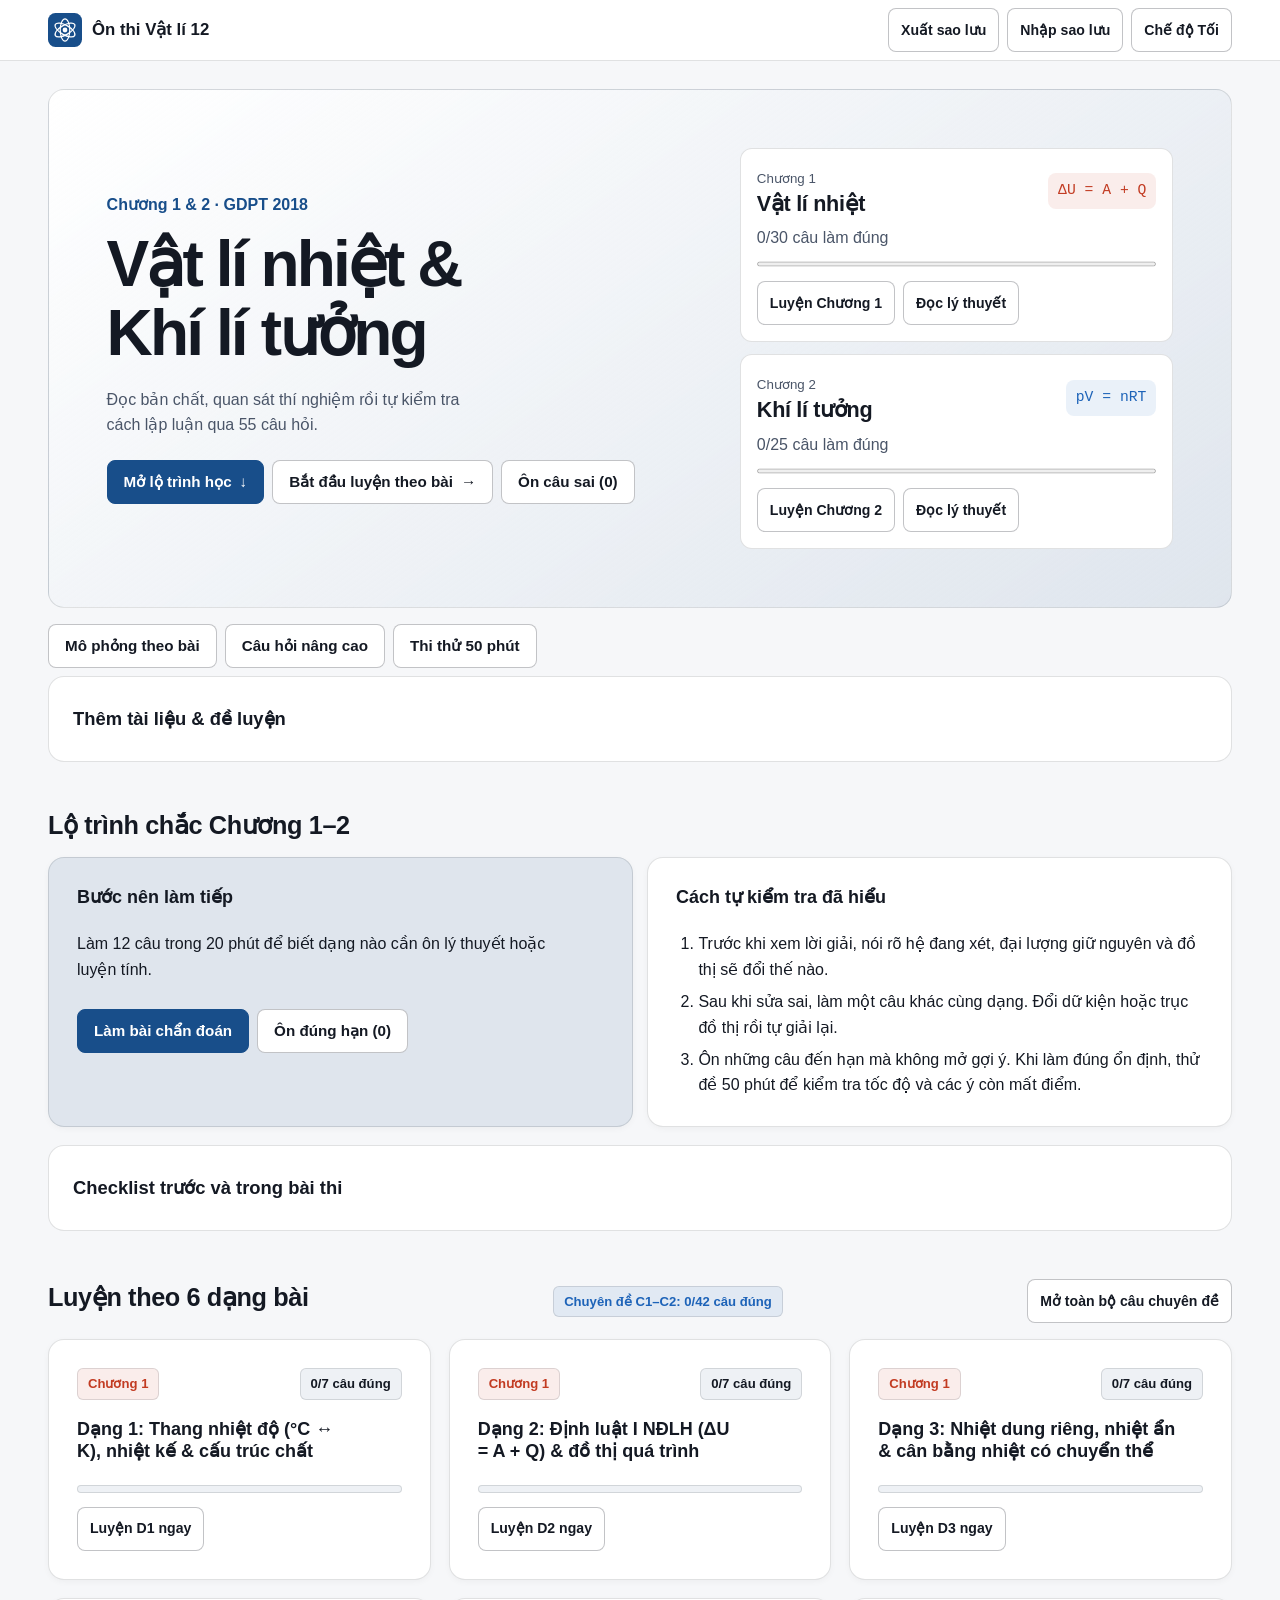
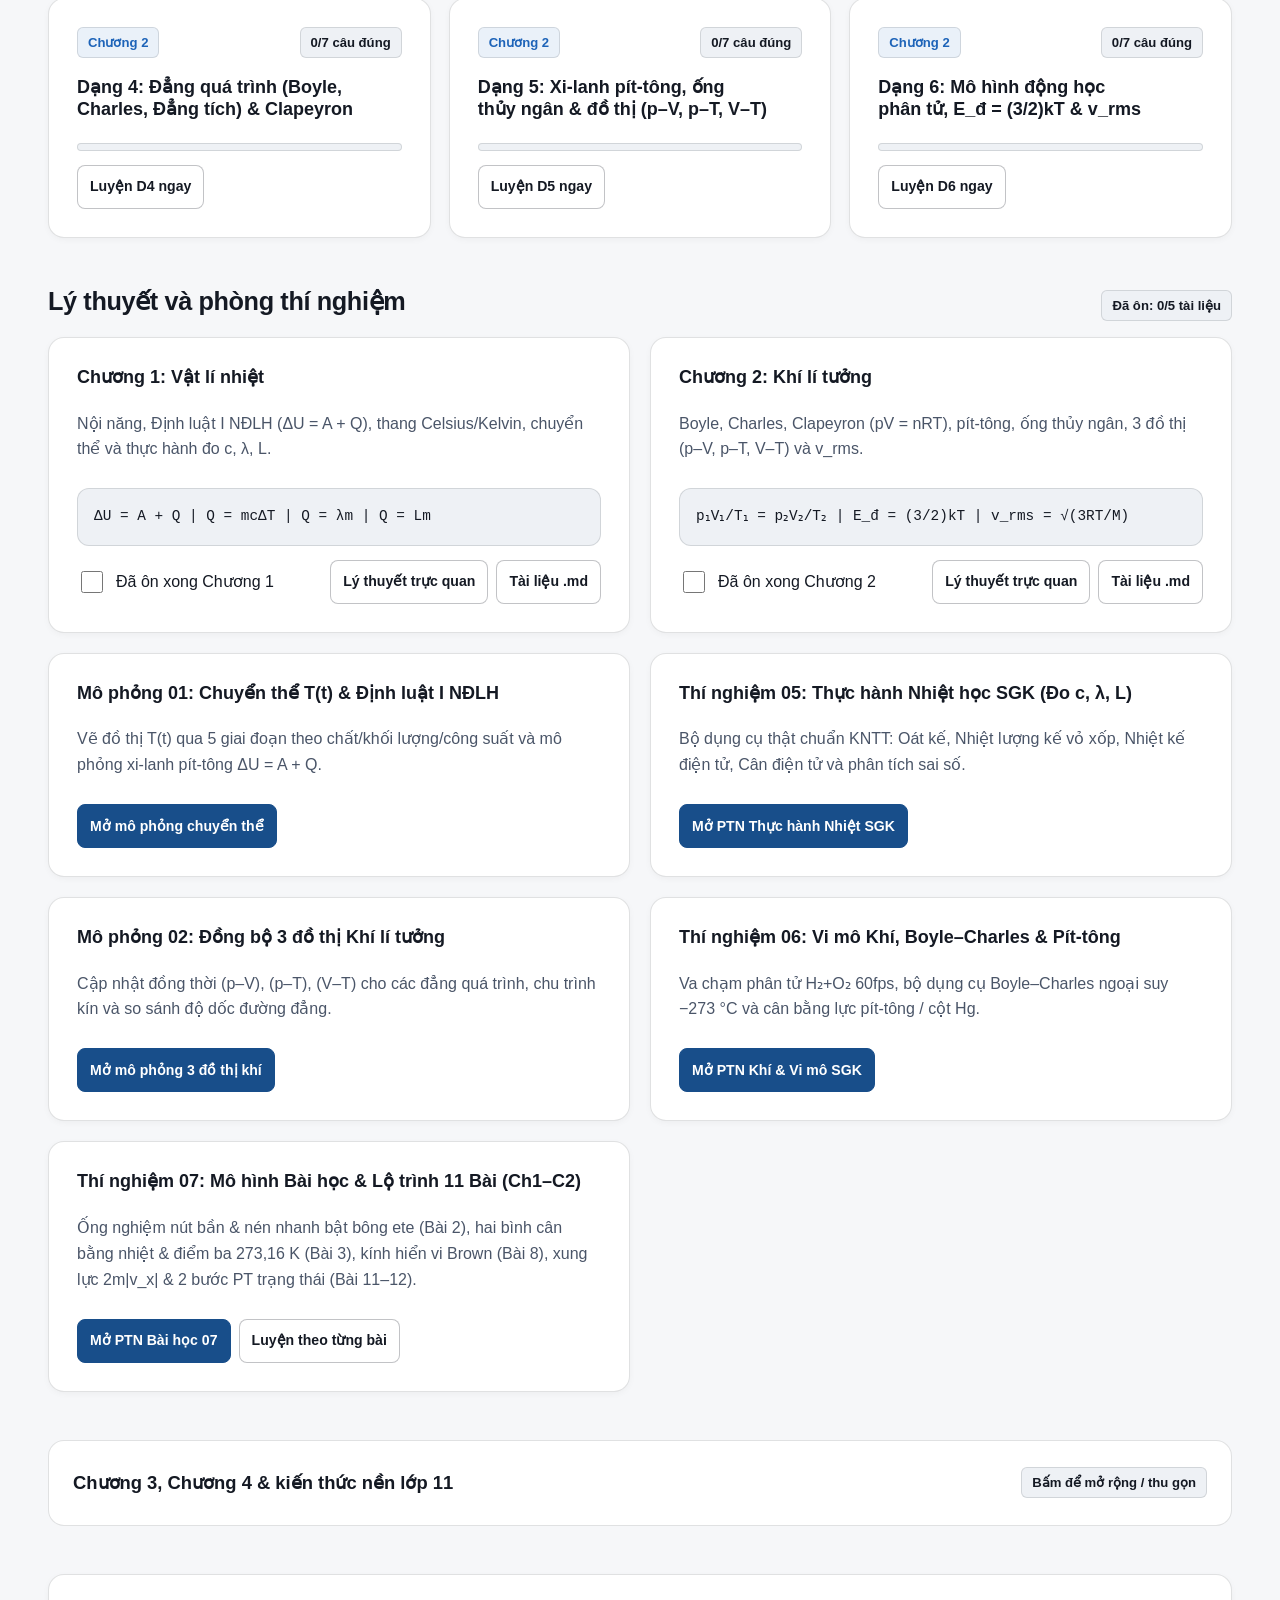
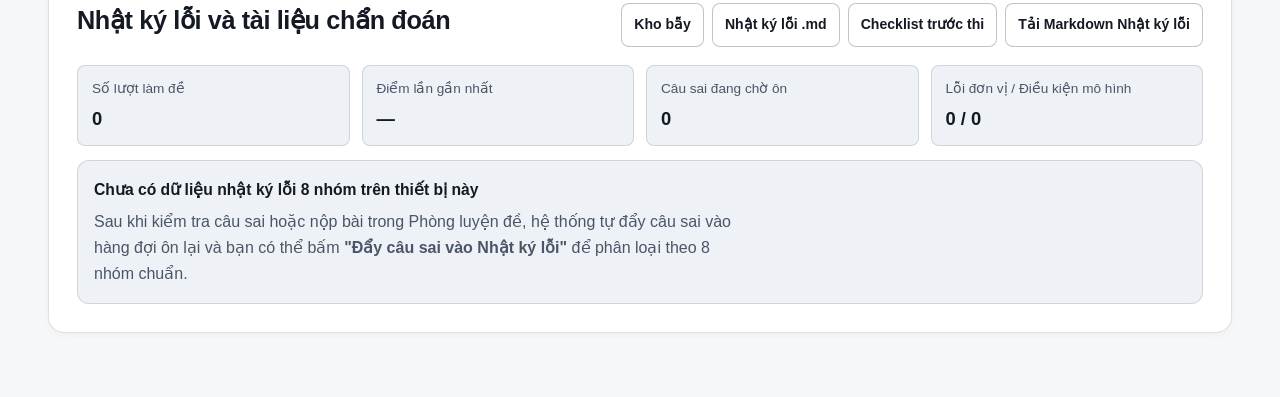
==== commit eafe984c: "Add Chapter 1–2 diagnostic, practice plan and spaced review" ====
--- a/index.html
+++ b/index.html
@@ -29,7 +29,8 @@
         <h1 id="study-title">Vật lí nhiệt &amp;<br>Khí lí tưởng</h1>
         <p>Đọc bản chất, quan sát thí nghiệm rồi tự kiểm tra cách lập luận qua 55 câu hỏi.</p>
         <div class="btn-group">
-          <a href="./luyen_tap/phong_thi_thptqg.html?mode=ly_thuyet_tn" class="btn btn-primary"><span id="study-start">Bắt đầu luyện theo bài</span> <span aria-hidden="true">→</span></a>
+          <a href="#study-plan-title" class="btn btn-primary">Mở lộ trình học <span aria-hidden="true">↓</span></a>
+          <a href="./luyen_tap/phong_thi_thptqg.html?mode=ly_thuyet_tn" class="btn"><span id="study-start">Bắt đầu luyện theo bài</span> <span aria-hidden="true">→</span></a>
           <a href="./luyen_tap/phong_thi_thptqg.html?mode=on_cau_sai" id="btn-retry-wrong" class="btn">Ôn câu sai (0)</a>
         </div>
       </div>
@@ -84,12 +85,57 @@
       </details>
     </nav>
 
+    <section class="section-block" aria-labelledby="study-plan-title">
+      <div class="section-head">
+        <h2 id="study-plan-title">Lộ trình chắc Chương 1–2</h2>
+      </div>
+      <div class="study-plan">
+        <article class="card study-plan-next">
+          <h3>Bước nên làm tiếp</h3>
+          <p id="study-plan-status">Làm 12 câu trong 20 phút để biết dạng nào cần ôn lý thuyết hoặc luyện tính.</p>
+          <div class="btn-group">
+            <a id="study-plan-action" class="btn btn-primary" href="./luyen_tap/phong_thi_thptqg.html?mode=chan_doan">Làm bài chẩn đoán</a>
+            <a id="study-plan-review" class="btn" href="./luyen_tap/phong_thi_thptqg.html?mode=on_dinh_ky">Ôn đúng hạn</a>
+          </div>
+          <p id="study-plan-next-date" class="muted" hidden></p>
+        </article>
+        <article class="card study-plan-method">
+          <h3>Cách tự kiểm tra đã hiểu</h3>
+          <ol>
+            <li>Trước khi xem lời giải, nói rõ hệ đang xét, đại lượng giữ nguyên và đồ thị sẽ đổi thế nào.</li>
+            <li>Sau khi sửa sai, làm một câu khác cùng dạng. Đổi dữ kiện hoặc trục đồ thị rồi tự giải lại.</li>
+            <li>Ôn những câu đến hạn mà không mở gợi ý. Khi làm đúng ổn định, thử đề 50 phút để kiểm tra tốc độ và các ý còn mất điểm.</li>
+          </ol>
+        </article>
+      </div>
+      <div id="diagnostic-results" hidden>
+        <div class="section-head">
+          <h3>Kết quả chẩn đoán gần nhất</h3>
+          <a href="./luyen_tap/phong_thi_thptqg.html?mode=chan_doan" class="btn btn-sm">Làm lại chẩn đoán</a>
+        </div>
+        <p id="diagnostic-score" class="muted"></p>
+        <div id="diagnostic-topics" class="grid-3"></div>
+      </div>
+      <details class="stage-details study-exam-checklist">
+        <summary class="stage-summary">Checklist trước và trong bài thi</summary>
+        <div class="stage-details-body">
+          <ul>
+            <li><strong>Chọn hệ và điều kiện.</strong> Khí có rò không? Nhiệt độ, áp suất hoặc thể tích có được giữ cố định không? Mẫu đã chuyển thể xong chưa?</li>
+            <li><strong>Kiểm tra dấu và đơn vị.</strong> T tuyệt đối dùng K, p trong phương trình trạng thái là áp suất tuyệt đối, 1 kPa·L = 1 J. Khí giãn nở thực hiện công thì A &lt; 0.</li>
+            <li><strong>Đọc trục trước khi đọc đường.</strong> Phân biệt p–V với p–1/V, °C với K. Chỉ dùng diện tích dưới đường p–V để tính công khi điều kiện phù hợp.</li>
+            <li><strong>Chừa thời gian soát.</strong> Làm vòng đầu các câu chắc, đánh dấu câu còn vướng. Quay lại kiểm tra đủ 4 ý Đúng/Sai, dấu và tối đa 4 ký tự của đáp án ngắn.</li>
+          </ul>
+          <a href="./luyen_tap/phong_thi_thptqg.html?mode=exam50" class="btn btn-sm">Mở đề thi thử 50 phút</a>
+        </div>
+      </details>
+    </section>
+
     <!-- Lưới 6 Dạng bài tập C1-C2 với thanh tiến độ localStorage -->
     <section class="section-block">
       <div class="section-head">
         <h2>Luyện theo 6 dạng bài</h2>
-        <span id="c12-overall-badge" class="tag tag-cold">Chuyên đề C1–C2: 0/36 câu đúng</span>
-        <a href="./luyen_tap/phong_thi_thptqg.html?mode=chuyen_de" class="btn btn-sm">Mở toàn bộ 36 câu chuyên đề</a>
+        <span id="c12-overall-badge" class="tag tag-cold">Chuyên đề C1–C2: 0/42 câu đúng</span>
+        <a href="./luyen_tap/phong_thi_thptqg.html?mode=chuyen_de" class="btn btn-sm">Mở toàn bộ câu chuyên đề</a>
       </div>
 
       <div id="c12-dang-grid" class="grid-3"></div>
@@ -444,6 +490,7 @@
         var grid = document.getElementById('c12-dang-grid');
         var solvedMap = C.getSolvedMap();
         var wrongQueue = C.getWrongQueue();
+        var wrongIds = new Set(wrongQueue.map(function (q) { return q.id; }));
         var cdQuestions = CD_BANK.questions || [];
 
         var totalCdSolved = 0;
@@ -452,7 +499,7 @@
         grid.innerHTML = '';
         C.DANG_BAI_LIST.forEach(function (d) {
           var qsInDang = cdQuestions.filter(function (q) { return q.dang_bai === d.id; });
-          var doneInDang = qsInDang.filter(function (q) { return Boolean(solvedMap[q.id]); }).length;
+          var doneInDang = qsInDang.filter(function (q) { return Boolean(solvedMap[q.id] && !wrongIds.has(q.id)); }).length;
           totalCdSolved += doneInDang;
           var pct = qsInDang.length > 0 ? Math.round((doneInDang / qsInDang.length) * 100) : 0;
 
@@ -504,11 +551,113 @@
         document.getElementById('dash-wrong-queue-count').textContent = String(wrongQueue.length);
       }
 
+      function renderStudyPlan(store) {
+        var room = './luyen_tap/phong_thi_thptqg.html?mode=';
+        var exams = store.examHistory;
+        var diagnostic = exams.find(function (result) {
+          return result && result.filter === 'chan_doan_c1_c2' && result.studyTopics;
+        });
+        var now = Date.now();
+        var dueCount = C.getDueReviews(store, now).length;
+        var nextDue = Object.values(store.reviewSchedule).reduce(function (earliest, item) {
+          return Math.min(earliest, item.dueAt);
+        }, Infinity);
+
+        var review = document.getElementById('study-plan-review');
+        review.hidden = dueCount > 0;
+        review.textContent = 'Ôn đúng hạn (' + dueCount + ')';
+        var nextDate = document.getElementById('study-plan-next-date');
+        nextDate.hidden = dueCount > 0 || !Number.isFinite(nextDue);
+        if (!nextDate.hidden) {
+          var date = new Date(nextDue);
+          nextDate.textContent = 'Lần ôn gần nhất sắp tới: ' + date.toLocaleString('vi-VN', {
+            day: '2-digit', month: '2-digit', hour: '2-digit', minute: '2-digit'
+          }) + '.';
+        }
+
+        var results = document.getElementById('diagnostic-results');
+        results.hidden = !diagnostic;
+        var weakest = null;
+        var hasOpenErrors = Object.values(store.wrongQueue).some(function (q) {
+          return q && C.DANG_BAI_LIST.some(function (topic) {
+            return q.dang_bai === topic.id && q.chuong === topic.chuong;
+          });
+        });
+        if (diagnostic) {
+          var score = document.getElementById('diagnostic-score');
+          score.textContent = C.fmt(diagnostic.totalScore, 2) + '/' + C.fmt(diagnostic.maxScore, 2) +
+            ' điểm. Mỗi dạng được kiểm tra bằng hai câu.';
+          var grid = document.getElementById('diagnostic-topics');
+          grid.textContent = '';
+          C.DANG_BAI_LIST.forEach(function (topic) {
+            var stats = diagnostic.studyTopics[topic.id];
+            if (!stats) return;
+            if (stats.exactCount < 2 && (!weakest || stats.exactCount < weakest.score)) {
+              var questions = CD_BANK.questions.filter(function (q) {
+                return q.dang_bai === topic.id;
+              });
+              if (questions.some(function (q) {
+                return !store.solvedCorrect[q.id] || store.wrongQueue[q.id];
+              })) {
+                weakest = { id: topic.id, score: stats.exactCount };
+              }
+            }
+            var card = document.createElement('article');
+            card.className = 'card';
+            var title = document.createElement('h4');
+            title.textContent = topic.ten;
+            var status = document.createElement('p');
+            status.className = 'muted';
+            status.textContent = 'Lý thuyết: ' + (stats.theoryCorrect ? 'đúng' : 'cần xem lại') +
+              ' · Bài tính: ' + (stats.exerciseCorrect ? 'đúng' : 'cần luyện thêm');
+            var link = document.createElement('a');
+            link.className = 'btn btn-sm';
+            link.textContent = 'Luyện dạng ' + topic.id.slice(1);
+            link.href = room + 'chuyen_de&dang=' + topic.id;
+            var links = document.createElement('div');
+            links.className = 'btn-group';
+            if (!stats.theoryCorrect) {
+              var theory = document.createElement('a');
+              theory.className = 'btn btn-sm';
+              theory.textContent = 'Ôn lý thuyết';
+              theory.href = room + 'ly_thuyet_tn&dang=' + topic.id;
+              links.appendChild(theory);
+            }
+            links.appendChild(link);
+            card.append(title, status, links);
+            grid.appendChild(card);
+          });
+        }
+
+        var action = document.getElementById('study-plan-action');
+        var status = document.getElementById('study-plan-status');
+        if (dueCount > 0) {
+          status.textContent = 'Có ' + dueCount + ' câu đến hạn. Hãy thử trả lời từ trí nhớ trước khi xem lời giải.';
+          action.textContent = 'Ôn các câu đến hạn';
+          action.href = room + 'on_dinh_ky';
+        } else if (!diagnostic) {
+          status.textContent = 'Làm 12 câu trong 20 phút để biết dạng nào cần ôn lý thuyết hoặc luyện tính.';
+          action.textContent = 'Làm bài chẩn đoán';
+          action.href = room + 'chan_doan';
+        } else if (hasOpenErrors) {
+          status.textContent = 'Xem các câu còn sai, tìm nguyên nhân rồi làm lại. Kết quả chẩn đoán bên dưới chỉ ra phần lý thuyết và bài tính cần ôn.';
+          action.textContent = 'Sửa các câu sai';
+          action.href = room + 'on_cau_sai';
+        } else {
+          status.textContent = weakest
+            ? 'Đã xử lý các câu sai đang lưu. Hãy luyện câu khác ở dạng còn yếu để kiểm tra xem bạn có vận dụng được với dữ kiện mới.'
+            : 'Thử đề 50 phút để kiểm tra độ chính xác và tốc độ với một bộ câu khác.';
+          action.textContent = weakest ? 'Luyện dạng ' + weakest.id.slice(1) : 'Thi thử 50 phút';
+          action.href = room + (weakest ? 'chuyen_de&dang=' + weakest.id : 'exam50');
+        }
+      }
+
       function renderDashboard() {
         var store = C.loadStore();
         var stats = C.getErrorStats();
 
         renderC12ProgressGrid();
+        renderStudyPlan(store);
 
         var lessonQuestions = window.LY_LY_THUYET_TN_C1_C2.questions;
         var totalCorrect = 0;
--- a/assets/style.css
+++ b/assets/style.css
@@ -1184,3 +1184,19 @@
     grid-template-columns: minmax(0, 1fr);
   }
 }
+
+.study-plan {
+  display: grid;
+  grid-template-columns: minmax(0, 1fr) minmax(0, 1fr);
+  gap: 14px;
+}
+.study-plan-next { background: var(--accent-subtle); }
+.study-plan-method ol, .study-exam-checklist ul { margin: 0; padding-inline-start: 1.4em; }
+.study-plan-method li + li, .study-exam-checklist li + li { margin-top: 6px; }
+.study-exam-checklist, #diagnostic-results { margin-top: 18px; }
+.study-exam-checklist ul { margin-bottom: 12px; }
+#diagnostic-score { margin: 0 0 12px; }
+#study-plan-title { scroll-margin-top: 80px; }
+@media (max-width: 760px) {
+  .study-plan { grid-template-columns: minmax(0, 1fr); }
+}
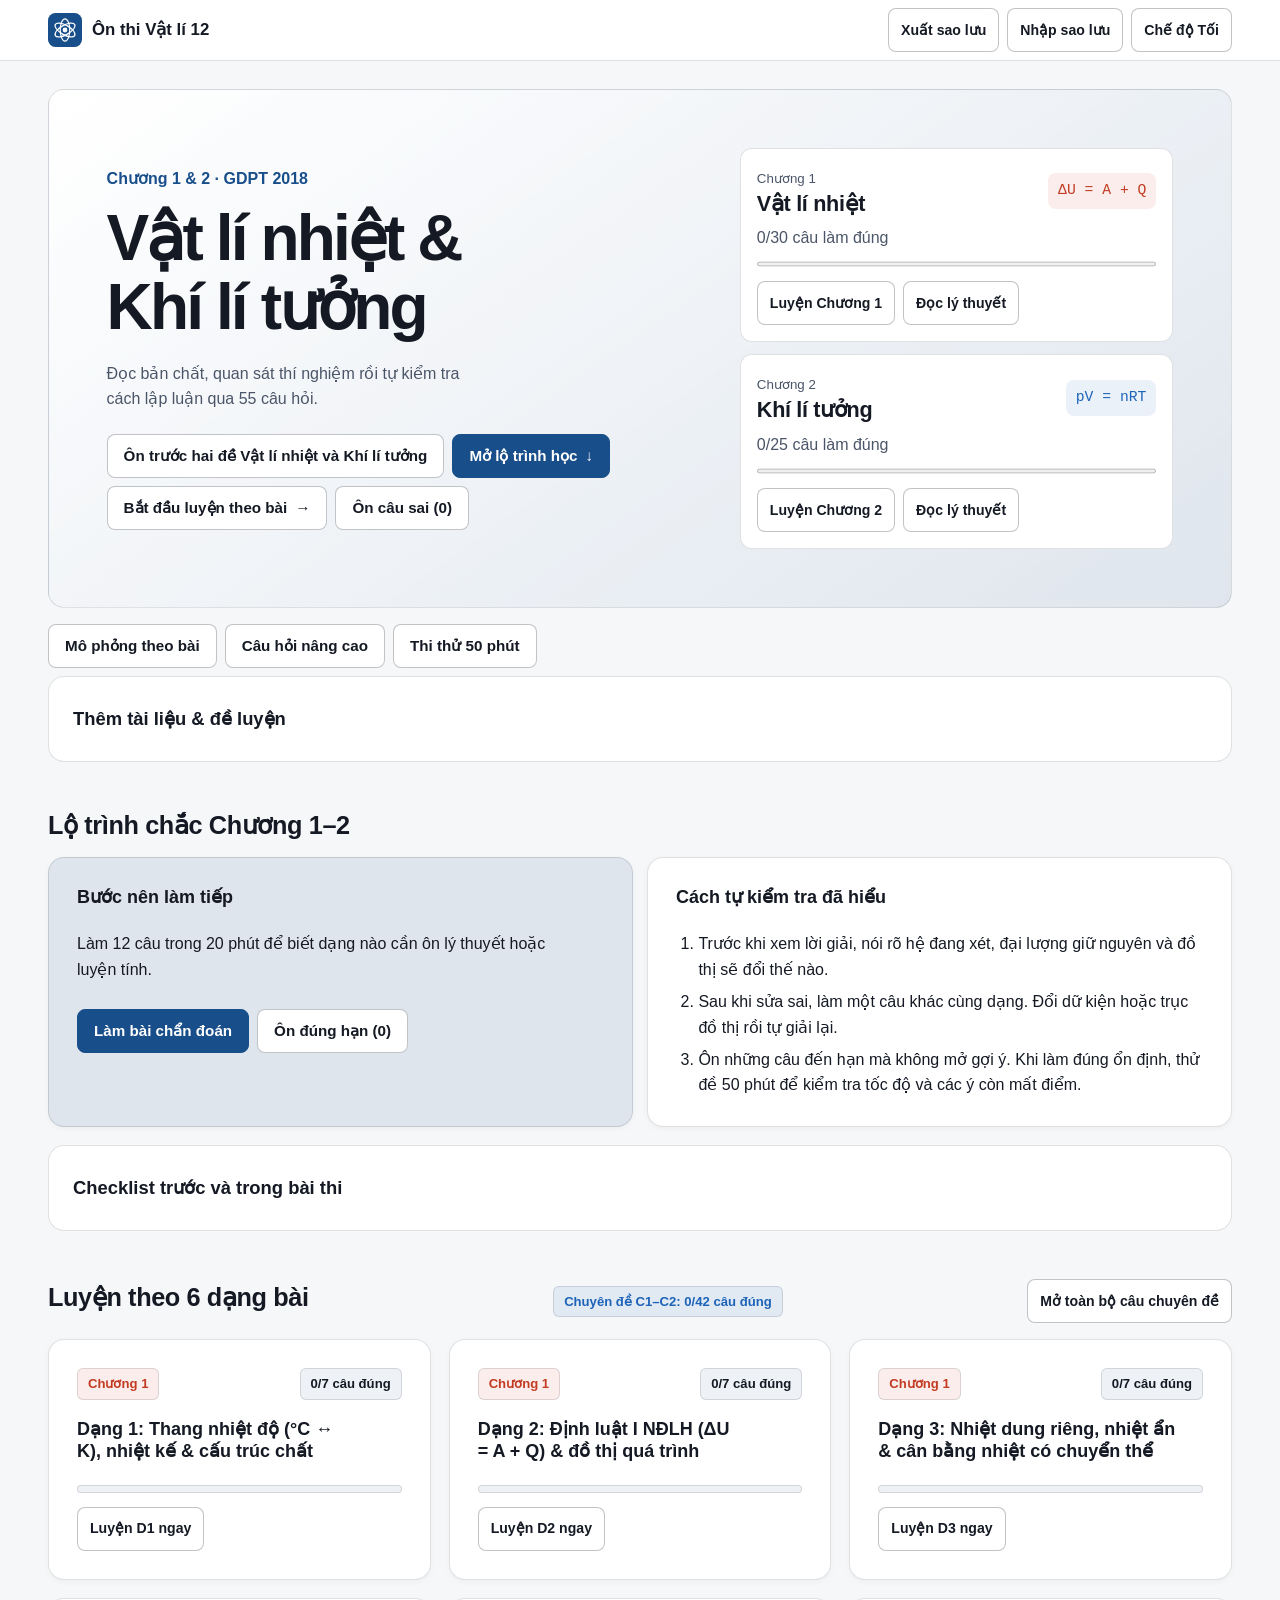
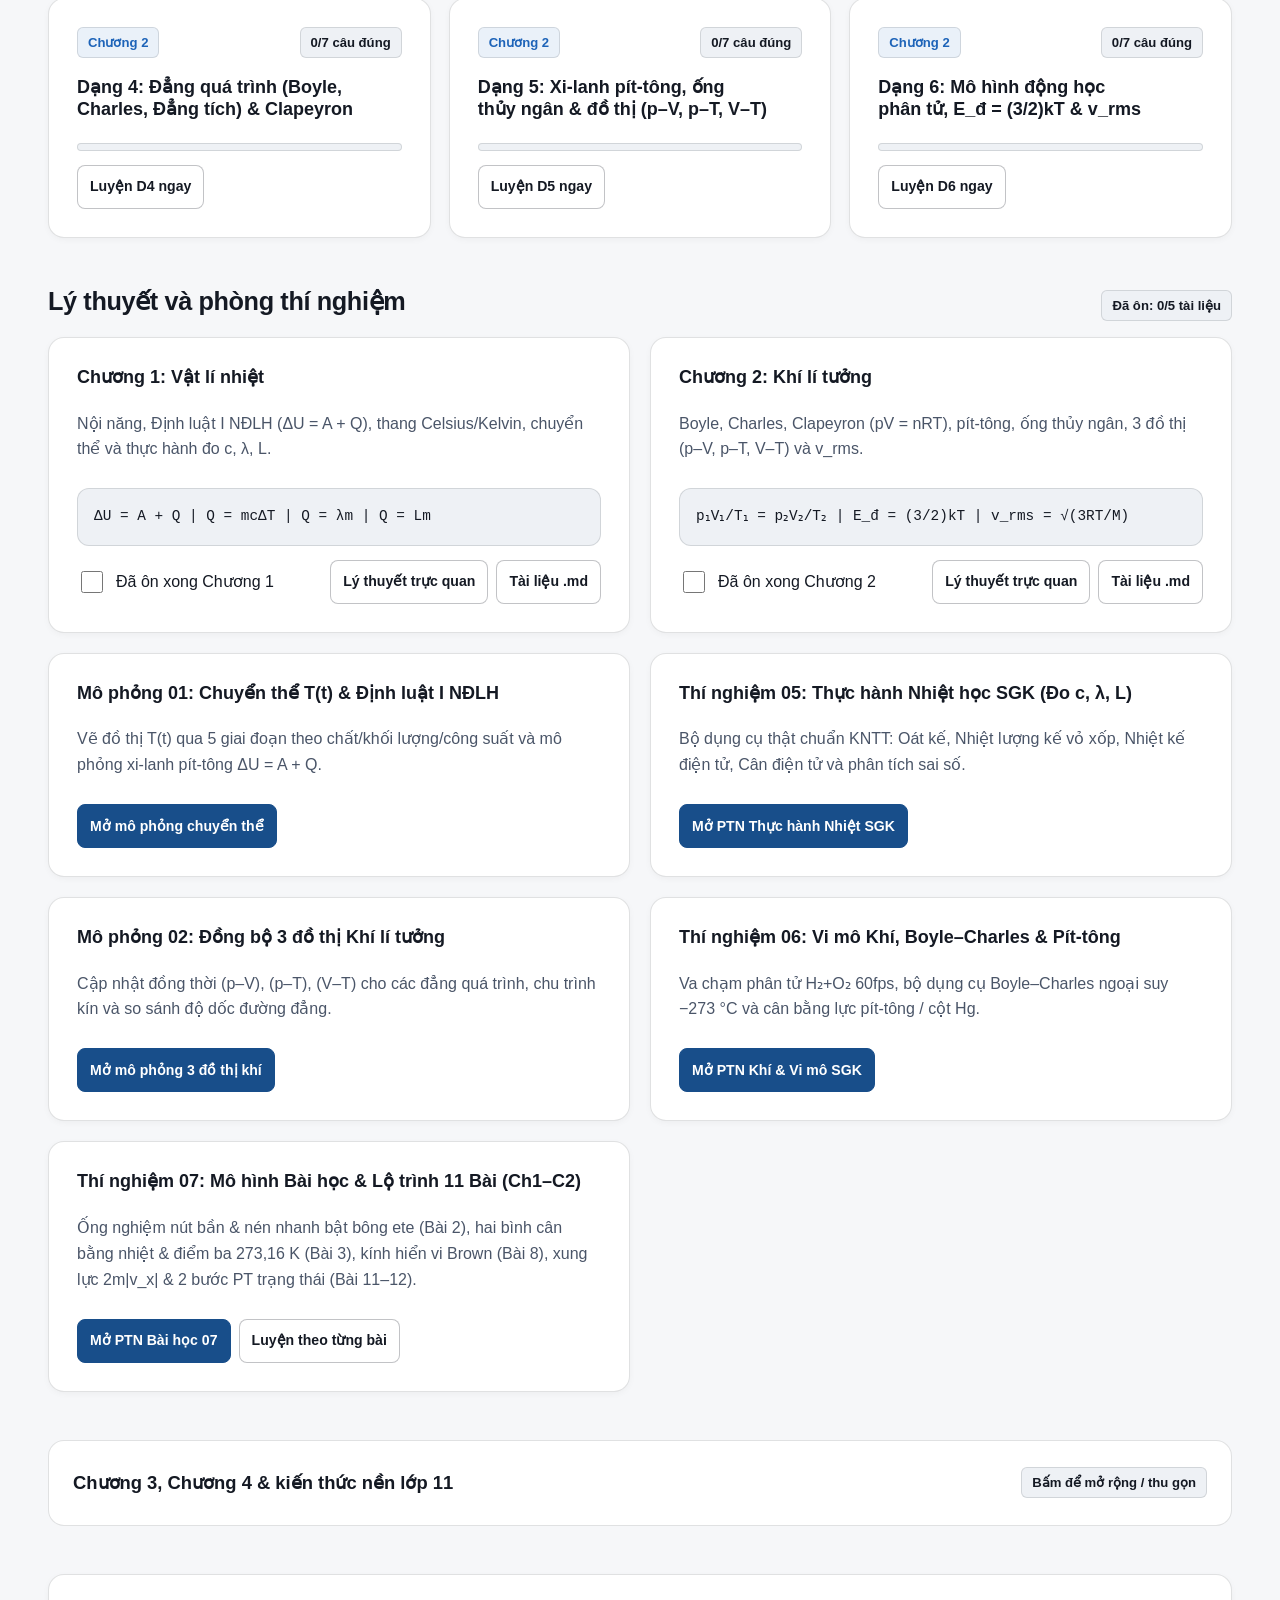
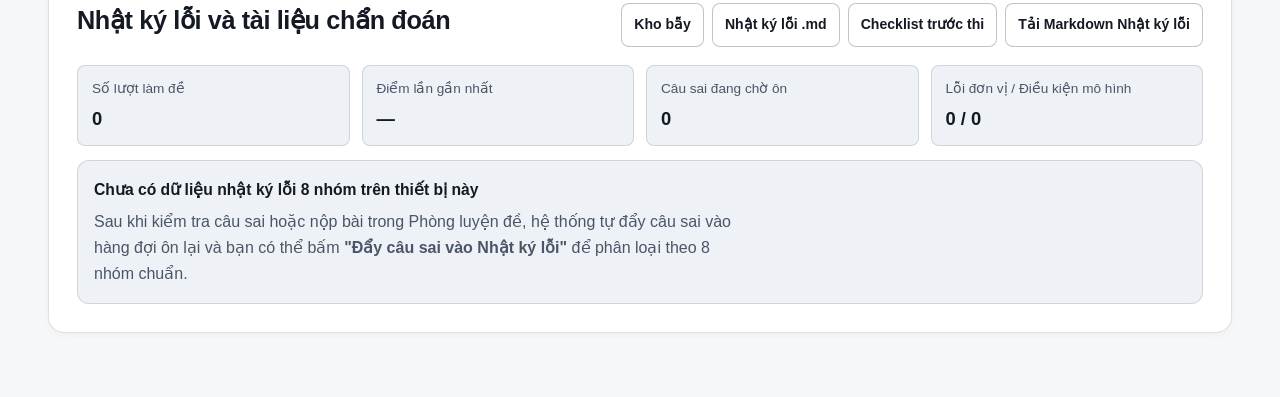
==== commit 82f6911b: "Add a guided review and practice for the two thermal physics papers" ====
--- a/index.html
+++ b/index.html
@@ -29,6 +29,7 @@
         <h1 id="study-title">Vật lí nhiệt &amp;<br>Khí lí tưởng</h1>
         <p>Đọc bản chất, quan sát thí nghiệm rồi tự kiểm tra cách lập luận qua 55 câu hỏi.</p>
         <div class="btn-group">
+          <a class="btn" href="./ly_thuyet/on_hai_de.html">Ôn trước hai đề Vật lí nhiệt và Khí lí tưởng</a>
           <a href="#study-plan-title" class="btn btn-primary">Mở lộ trình học <span aria-hidden="true">↓</span></a>
           <a href="./luyen_tap/phong_thi_thptqg.html?mode=ly_thuyet_tn" class="btn"><span id="study-start">Bắt đầu luyện theo bài</span> <span aria-hidden="true">→</span></a>
           <a href="./luyen_tap/phong_thi_thptqg.html?mode=on_cau_sai" id="btn-retry-wrong" class="btn">Ôn câu sai (0)</a>
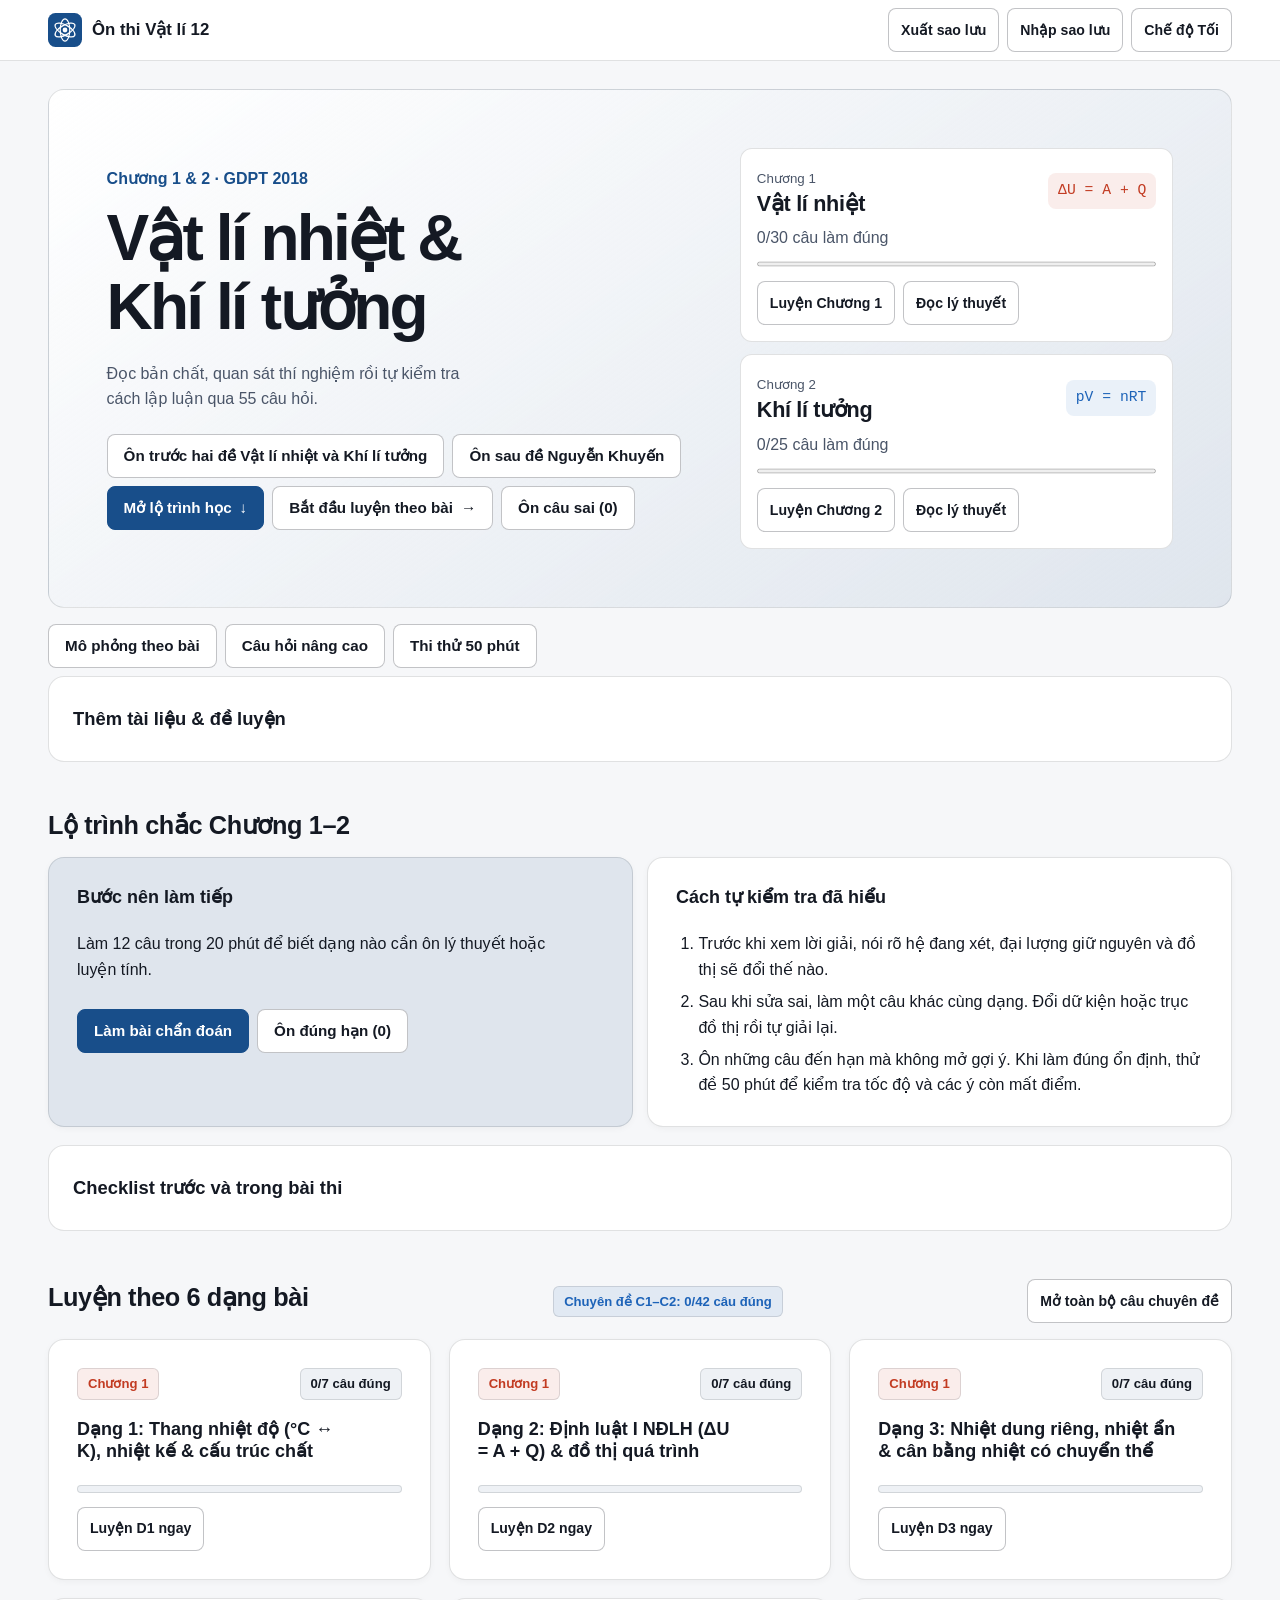
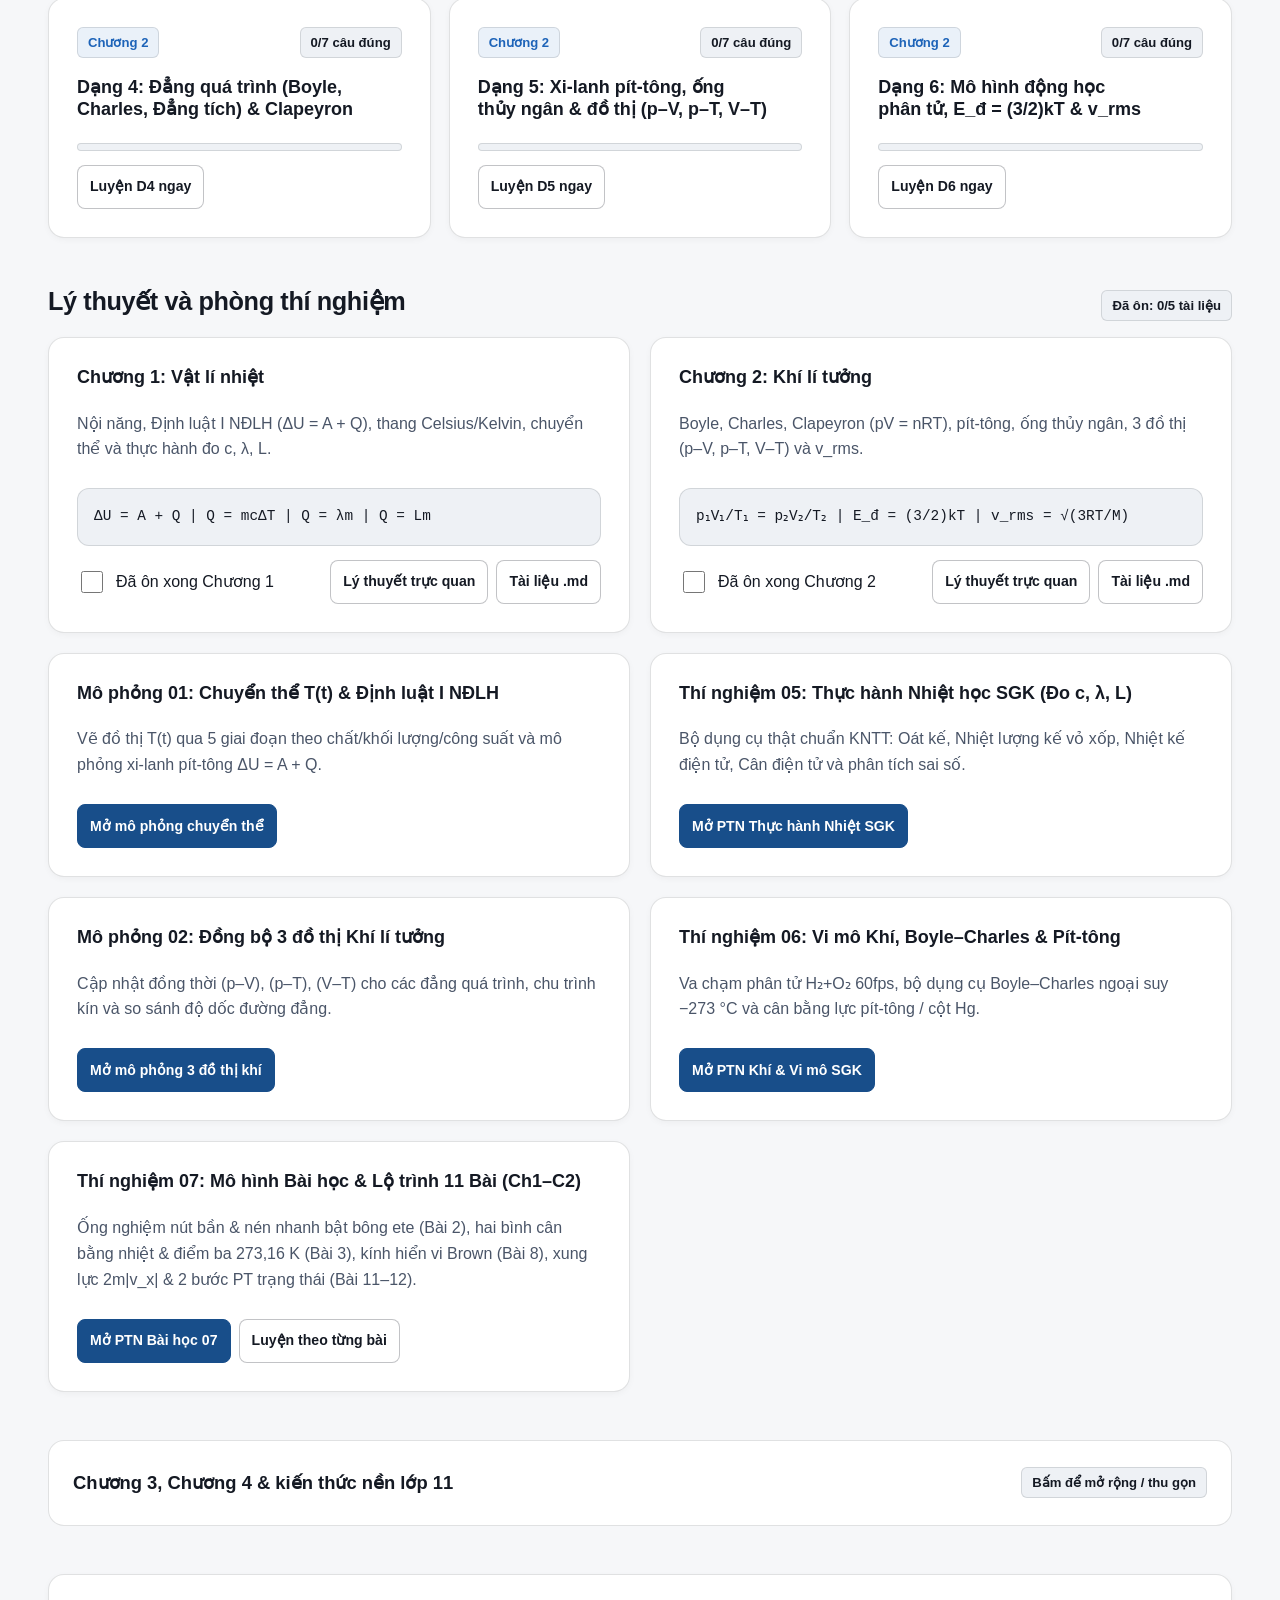
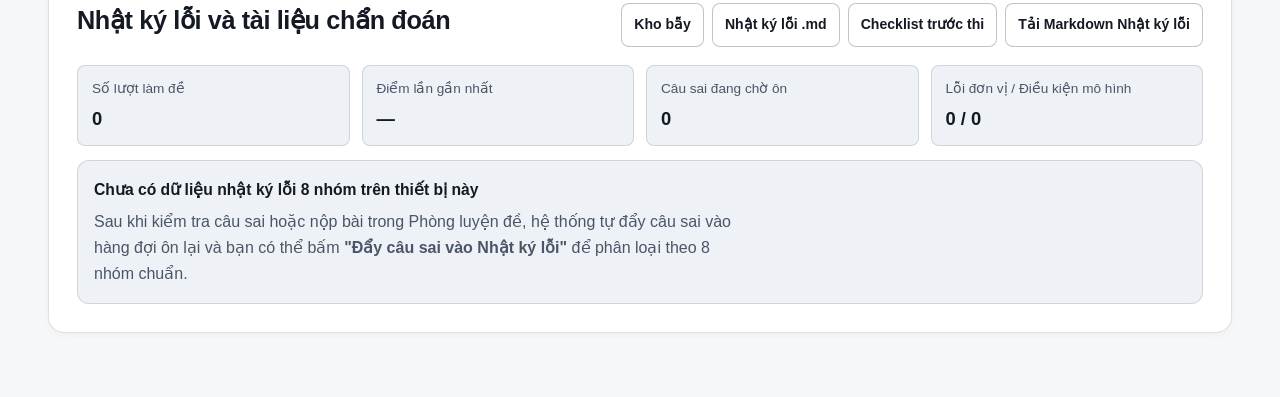
==== commit c5fa05fe: "Add Nguyễn Khuyến physics exam review notes" ====
--- a/index.html
+++ b/index.html
@@ -30,6 +30,7 @@
         <p>Đọc bản chất, quan sát thí nghiệm rồi tự kiểm tra cách lập luận qua 55 câu hỏi.</p>
         <div class="btn-group">
           <a class="btn" href="./ly_thuyet/on_hai_de.html">Ôn trước hai đề Vật lí nhiệt và Khí lí tưởng</a>
+          <a class="btn" href="./ly_thuyet/on_hai_de.html#on-sau-de-nguyen-khuyen">Ôn sau đề Nguyễn Khuyến</a>
           <a href="#study-plan-title" class="btn btn-primary">Mở lộ trình học <span aria-hidden="true">↓</span></a>
           <a href="./luyen_tap/phong_thi_thptqg.html?mode=ly_thuyet_tn" class="btn"><span id="study-start">Bắt đầu luyện theo bài</span> <span aria-hidden="true">→</span></a>
           <a href="./luyen_tap/phong_thi_thptqg.html?mode=on_cau_sai" id="btn-retry-wrong" class="btn">Ôn câu sai (0)</a>
